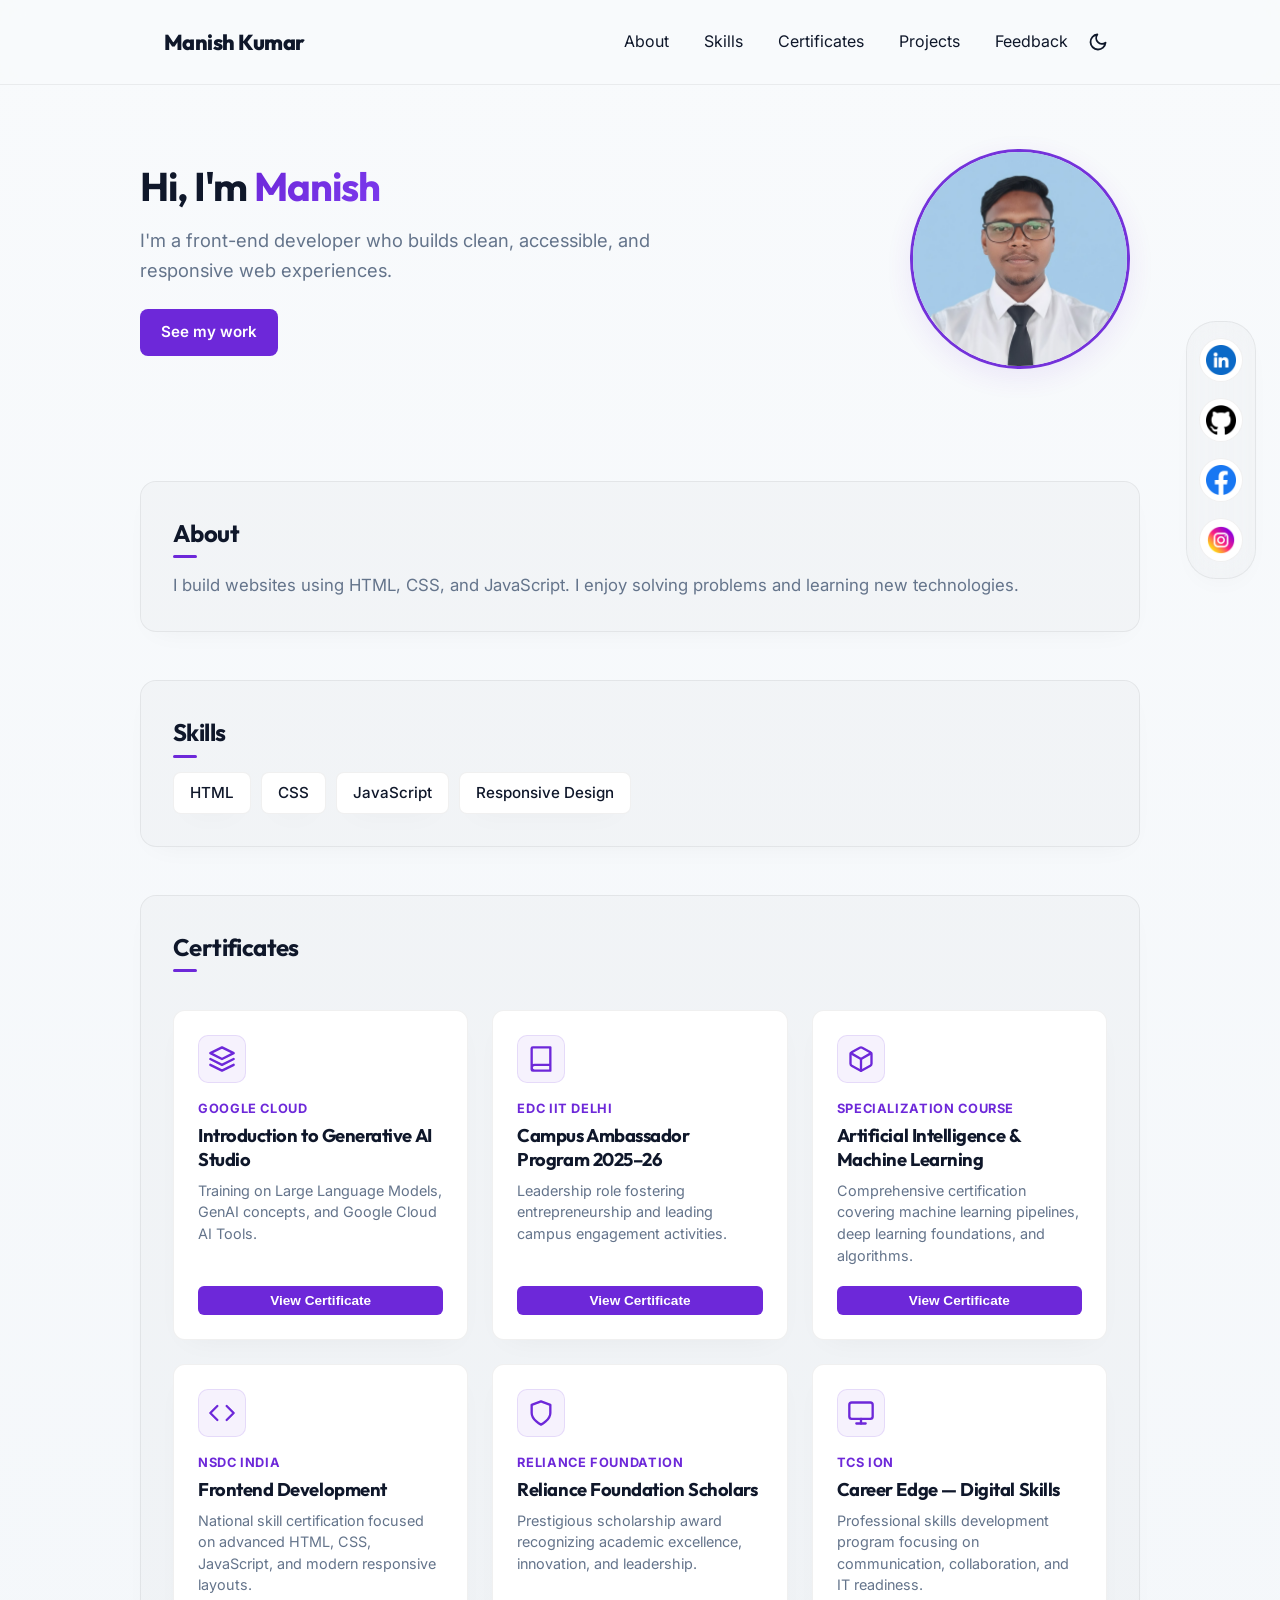
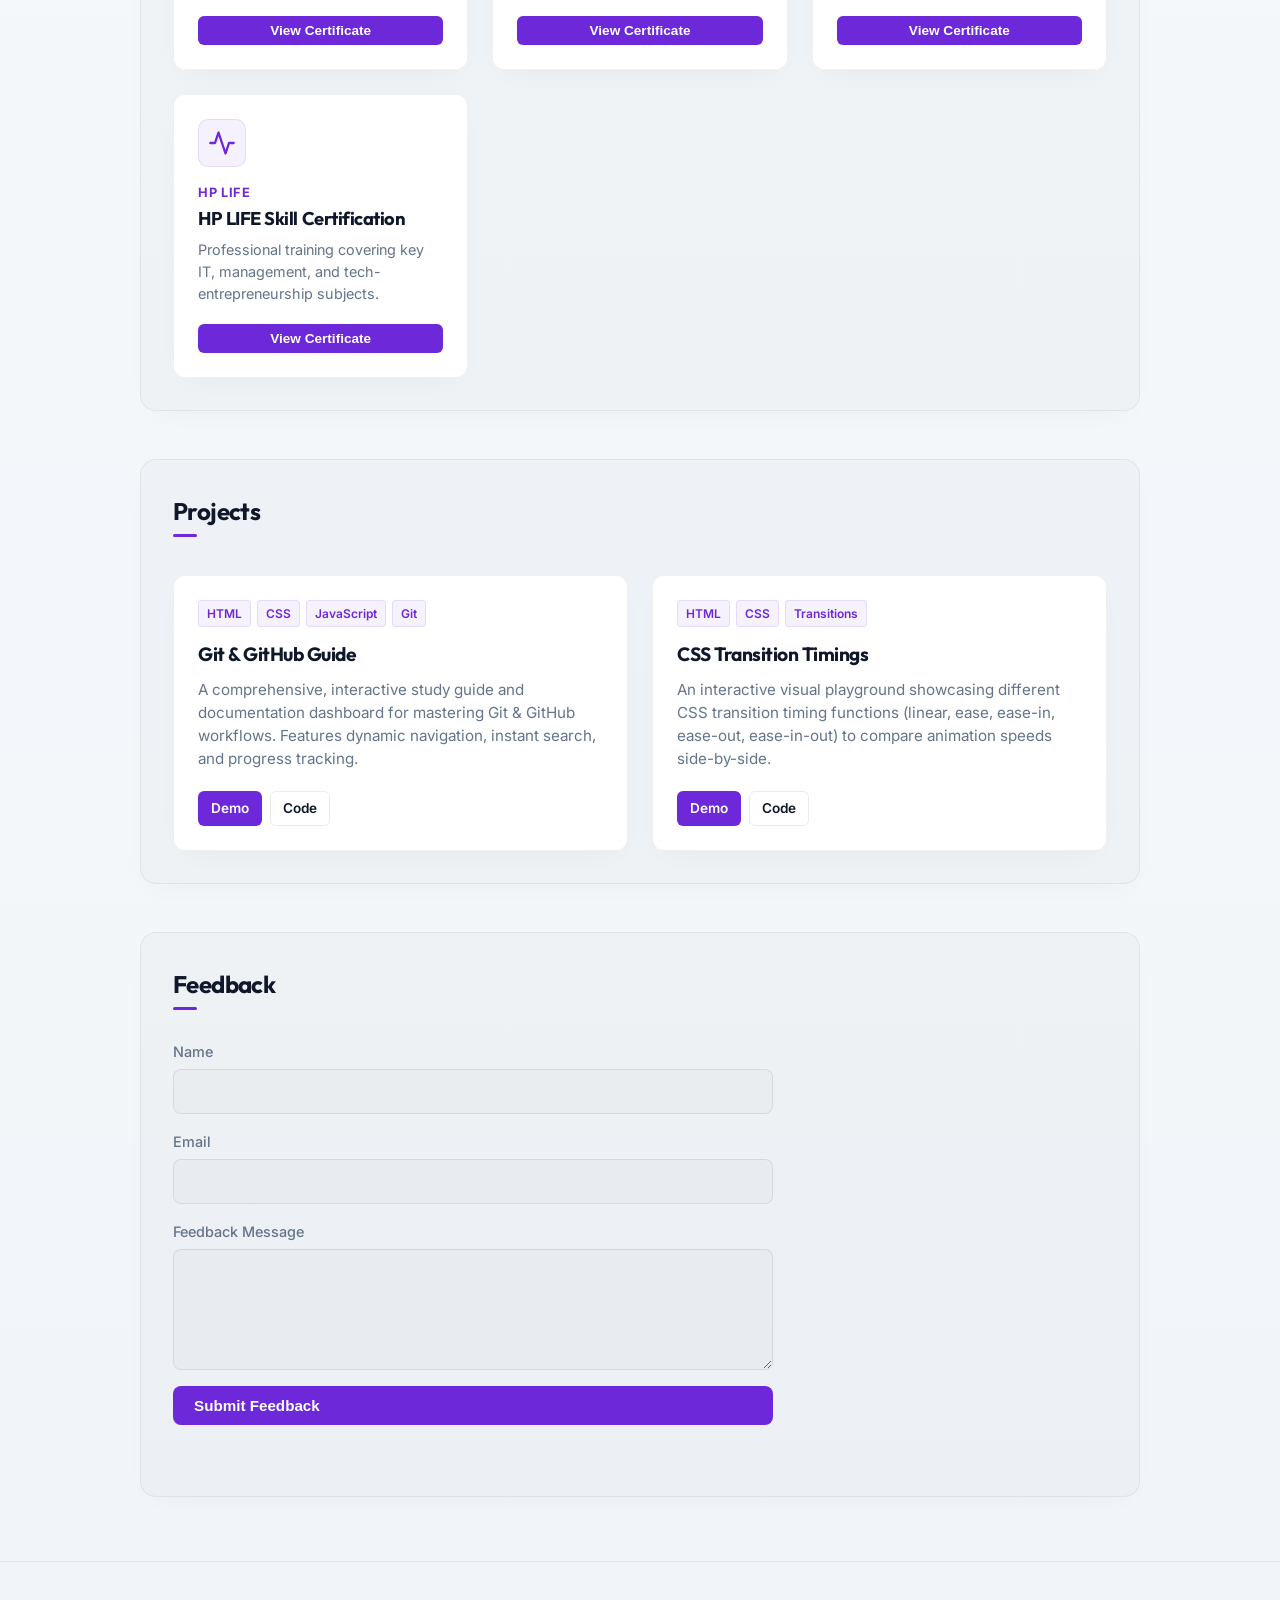
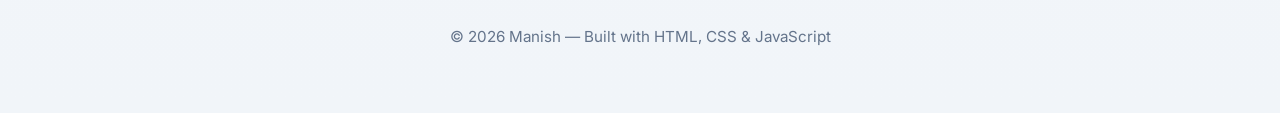
==== index.html @ 294eae82 "first upload" ====
<!doctype html>
<html lang="en">

<head>
    <meta charset="utf-8" />
    <meta name="viewport" content="width=device-width,initial-scale=1" />
    <title>Portfolio — Manish Kumar</title>
    <link rel="stylesheet" href="styles.css">
    <script>
        (function () {
            const savedTheme = localStorage.getItem('portfolio-theme');
            if (savedTheme === 'light') {
                document.documentElement.setAttribute('data-theme', 'light');
            }
        })();
    </script>
</head>

<body>
    <header class="site-header">
        <div class="container">
            <h1 class="logo">Manish Kumar</h1>
            <nav id="nav" class="nav">
                <a href="#about">About</a>   
                <a href="#skills">Skills</a>
                <a href="#certificates">Certificates</a>
                <a href="#projects">Projects</a>
                <a href="#feedback">Feedback</a>
            </nav>
            <div class="header-actions">
                <button id="theme-toggle" class="theme-toggle-btn" aria-label="Toggle theme">
                    <svg class="sun-icon" viewBox="0 0 24 24" width="20" height="20" fill="none" stroke="currentColor"
                        stroke-width="2.2" stroke-linecap="round" stroke-linejoin="round">
                        <circle cx="12" cy="12" r="5"></circle>
                        <line x1="12" y1="1" x2="12" y2="3"></line>
                        <line x1="12" y1="21" x2="12" y2="23"></line>
                        <line x1="4.22" y1="4.22" x2="5.64" y2="5.64"></line>
                        <line x1="18.36" y1="18.36" x2="19.78" y2="19.78"></line>
                        <line x1="1" y1="12" x2="3" y2="12"></line>
                        <line x1="21" y1="12" x2="23" y2="12"></line>
                        <line x1="4.22" y1="19.78" x2="5.64" y2="18.36"></line>
                        <line x1="18.36" y1="5.64" x2="19.78" y2="4.22"></line>
                    </svg>
                    <svg class="moon-icon" viewBox="0 0 24 24" width="20" height="20" fill="none" stroke="currentColor"
                        stroke-width="2.2" stroke-linecap="round" stroke-linejoin="round">
                        <path d="M21 12.79A9 9 0 1 1 11.21 3 7 7 0 0 0 21 12.79z"></path>
                    </svg>
                </button>
                <button id="nav-toggle" class="nav-toggle" aria-label="Toggle Menu">☰</button>
            </div>
        </div>
    </header>

    <main>
        <section class="hero container" id="home">
            <div class="hero-content">
                <h2>Hi, I'm <span class="accent">Manish</span></h2>
                <p>I'm a front-end developer who builds clean, accessible, and responsive web experiences.</p>
                <a class="btn" href="#projects">See my work</a>
            </div>
            <div class="hero-photo">
                <img src="profile.png" alt="Manish Kumar Profile Photo">
            </div>
        </section>


        <section class="about container" id="about">
            <h3>About</h3>
            <p>I build websites using HTML, CSS, and JavaScript. I enjoy solving problems and learning new technologies.
            </p>
        </section>


        <section class="skills container" id="skills">
            <h3>Skills</h3>
            <ul class="skills-list">
                <li>HTML</li>
                <li>CSS</li>
                <li>JavaScript</li>
                <li>Responsive Design</li>
            </ul>
        </section>

        <section class="certificates container" id="certificates">
            <h3>Certificates</h3>
            <div class="certificate-grid">
                <article class="certificate-card" data-pdf="Certificate/Google cloud.pdf" data-title="Google Cloud - Introduction to Generative AI Studio">
                    <div class="cert-icon-container">
                        <svg viewBox="0 0 24 24" width="28" height="28" fill="none" stroke="currentColor" stroke-width="2" stroke-linecap="round" stroke-linejoin="round">
                            <path d="M12 2L2 7l10 5 10-5-10-5zM2 17l10 5 10-5M2 12l10 5 10-5"/>
                        </svg>
                    </div>
                    <div class="cert-content">
                        <span class="cert-issuer">Google Cloud</span>
                        <h4 class="cert-title">Introduction to Generative AI Studio</h4>
                        <p class="cert-desc">Training on Large Language Models, GenAI concepts, and Google Cloud AI Tools.</p>
                    </div>
                    <div class="cert-actions">
                        <button class="btn small cert-view-btn">View Certificate</button>
                    </div>
                </article>

                <article class="certificate-card" data-pdf="Certificate/IIT DELHI Offer leter_page-0001.pdf" data-title="IIT Delhi - Campus Ambassador Program 2025-26">
                    <div class="cert-icon-container">
                        <svg viewBox="0 0 24 24" width="28" height="28" fill="none" stroke="currentColor" stroke-width="2" stroke-linecap="round" stroke-linejoin="round">
                            <path d="M4 19.5A2.5 2.5 0 0 1 6.5 17H20M4 19.5A2.5 2.5 0 0 0 6.5 22H20M4 19.5V3a1 1 0 0 1 1-1h15v20H5a1 1 0 0 1-1-1z"/>
                        </svg>
                    </div>
                    <div class="cert-content">
                        <span class="cert-issuer">eDC IIT Delhi</span>
                        <h4 class="cert-title">Campus Ambassador Program 2025–26</h4>
                        <p class="cert-desc">Leadership role fostering entrepreneurship and leading campus engagement activities.</p>
                    </div>
                    <div class="cert-actions">
                        <button class="btn small cert-view-btn">View Certificate</button>
                    </div>
                </article>

                <article class="certificate-card" data-pdf="Certificate/AI-ML.pdf" data-title="Artificial Intelligence & Machine Learning Certificate">
                    <div class="cert-icon-container">
                        <svg viewBox="0 0 24 24" width="28" height="28" fill="none" stroke="currentColor" stroke-width="2" stroke-linecap="round" stroke-linejoin="round">
                            <path d="M21 16V8a2 2 0 0 0-1-1.73l-7-4a2 2 0 0 0-2 0l-7 4A2 2 0 0 0 3 8v8a2 2 0 0 0 1 1.73l7 4a2 2 0 0 0 2 0l7-4A2 2 0 0 0 21 16z"/>
                            <polyline points="3.27 6.96 12 12.01 20.73 6.96"/>
                            <line x1="12" y1="22.08" x2="12" y2="12"/>
                        </svg>
                    </div>
                    <div class="cert-content">
                        <span class="cert-issuer">Specialization Course</span>
                        <h4 class="cert-title">Artificial Intelligence & Machine Learning</h4>
                        <p class="cert-desc">Comprehensive certification covering machine learning pipelines, deep learning foundations, and algorithms.</p>
                    </div>
                    <div class="cert-actions">
                        <button class="btn small cert-view-btn">View Certificate</button>
                    </div>
                </article>

                <article class="certificate-card" data-pdf="Certificate/NSDC-frontend-certificate.pdf" data-title="NSDC - Frontend Development Certificate">
                    <div class="cert-icon-container">
                        <svg viewBox="0 0 24 24" width="28" height="28" fill="none" stroke="currentColor" stroke-width="2" stroke-linecap="round" stroke-linejoin="round">
                            <polyline points="16 18 22 12 16 6"/>
                            <polyline points="8 6 2 12 8 18"/>
                        </svg>
                    </div>
                    <div class="cert-content">
                        <span class="cert-issuer">NSDC India</span>
                        <h4 class="cert-title">Frontend Development</h4>
                        <p class="cert-desc">National skill certification focused on advanced HTML, CSS, JavaScript, and modern responsive layouts.</p>
                    </div>
                    <div class="cert-actions">
                        <button class="btn small cert-view-btn">View Certificate</button>
                    </div>
                </article>

                <article class="certificate-card" data-pdf="Certificate/Reliance Foundation.pdf" data-title="Reliance Foundation Scholarship Certificate">
                    <div class="cert-icon-container">
                        <svg viewBox="0 0 24 24" width="28" height="28" fill="none" stroke="currentColor" stroke-width="2" stroke-linecap="round" stroke-linejoin="round">
                            <path d="M12 22s8-4 8-10V5l-8-3-8 3v7c0 6 8 10 8 10z"/>
                        </svg>
                    </div>
                    <div class="cert-content">
                        <span class="cert-issuer">Reliance Foundation</span>
                        <h4 class="cert-title">Reliance Foundation Scholars</h4>
                        <p class="cert-desc">Prestigious scholarship award recognizing academic excellence, innovation, and leadership.</p>
                    </div>
                    <div class="cert-actions">
                        <button class="btn small cert-view-btn">View Certificate</button>
                    </div>
                </article>

                <article class="certificate-card" data-pdf="Certificate/TCS.pdf" data-title="TCS iON - Career Edge Digital Skills">
                    <div class="cert-icon-container">
                        <svg viewBox="0 0 24 24" width="28" height="28" fill="none" stroke="currentColor" stroke-width="2" stroke-linecap="round" stroke-linejoin="round">
                            <rect x="2" y="3" width="20" height="14" rx="2" ry="2"/>
                            <line x1="8" y1="21" x2="16" y2="21"/>
                            <line x1="12" y1="17" x2="12" y2="21"/>
                        </svg>
                    </div>
                    <div class="cert-content">
                        <span class="cert-issuer">TCS iON</span>
                        <h4 class="cert-title">Career Edge — Digital Skills</h4>
                        <p class="cert-desc">Professional skills development program focusing on communication, collaboration, and IT readiness.</p>
                    </div>
                    <div class="cert-actions">
                        <button class="btn small cert-view-btn">View Certificate</button>
                    </div>
                </article>

                <article class="certificate-card" data-pdf="Certificate/HP.pdf" data-title="HP LIFE Certificate">
                    <div class="cert-icon-container">
                        <svg viewBox="0 0 24 24" width="28" height="28" fill="none" stroke="currentColor" stroke-width="2" stroke-linecap="round" stroke-linejoin="round">
                            <path d="M22 12h-4l-3 9L9 3l-3 9H2"/>
                        </svg>
                    </div>
                    <div class="cert-content">
                        <span class="cert-issuer">HP LIFE</span>
                        <h4 class="cert-title">HP LIFE Skill Certification</h4>
                        <p class="cert-desc">Professional training covering key IT, management, and tech-entrepreneurship subjects.</p>
                    </div>
                    <div class="cert-actions">
                        <button class="btn small cert-view-btn">View Certificate</button>
                    </div>
                </article>
            </div>
        </section>


        <section class="projects container" id="projects">
            <h3>Projects</h3>
            <div class="cards">
                <article class="card">
                    <div class="card-tags">
                        <span class="tag">HTML</span>
                        <span class="tag">CSS</span>
                        <span class="tag">JavaScript</span>
                        <span class="tag">Git</span>
                    </div>
                    <h4>Git & GitHub Guide</h4>
                    <p>A comprehensive, interactive study guide and documentation dashboard for mastering Git & GitHub
                        workflows. Features dynamic navigation, instant search, and progress tracking.</p>
                    <div class="card-actions">
                        <a class="btn small" href="https://manish001co-cmd.github.io/Complete-Git-Github-guide/"
                            target="_blank" rel="noopener">Demo</a>
                        <a class="btn ghost small" href="https://github.com/manish001co-cmd/Complete-Git-Github-guide"
                            target="_blank" rel="noopener">Code</a>
                    </div>
                </article>
                <article class="card">
                    <div class="card-tags">
                        <span class="tag">HTML</span>
                        <span class="tag">CSS</span>
                        <span class="tag">Transitions</span>
                    </div>
                    <h4>CSS Transition Timings</h4>
                    <p>An interactive visual playground showcasing different CSS transition timing functions (linear,
                        ease, ease-in, ease-out, ease-in-out) to compare animation speeds side-by-side.</p>
                    <div class="card-actions">
                        <a class="btn small" href="https://manish001co-cmd.github.io/transition-timing-function/"
                            target="_blank" rel="noopener">Demo</a>
                        <a class="btn ghost small" href="https://github.com/manish001co-cmd/transition-timing-function"
                            target="_blank" rel="noopener">Code</a>
                    </div>
                </article>
            </div>
        </section>

        <section class="feedback container" id="feedback">
            <h3>Feedback</h3>
            <form id="feedback-form">
                <label>
                    Name
                    <input type="text" name="name" required>
                </label>
                <label>
                    Email
                    <input type="email" name="email" required>
                </label>
                <label>
                    Feedback Message
                    <textarea name="message" rows="5" required></textarea>
                </label>
                <button type="submit" class="btn">Submit Feedback</button>
                <p id="feedback-form-status" aria-live="polite"></p>
            </form>
        </section>
    </main>

    <footer class="site-footer">
        <div class="container">
            <div class="footer-socials">
                <a href="https://linkedin.com" target="_blank" rel="noopener" class="footer-social-link linkedin" aria-label="LinkedIn">
                    <img src="social media logo/linkedin.png" alt="LinkedIn">
                </a>
                <a href="https://github.com" target="_blank" rel="noopener" class="footer-social-link github" aria-label="GitHub">
                    <img src="social media logo/github.png" alt="GitHub">
                </a>
                <a href="https://facebook.com" target="_blank" rel="noopener" class="footer-social-link facebook" aria-label="Facebook">
                    <img src="social media logo/facebook.png" alt="Facebook">
                </a>
                <a href="https://instagram.com" target="_blank" rel="noopener" class="footer-social-link instagram" aria-label="Instagram">
                    <img src="social media logo/instagram.png" alt="Instagram">
                </a>
            </div>
            <p>&copy; <span id="year"></span> Manish — Built with HTML, CSS & JavaScript</p>
        </div>
    </footer>

    <!-- Certificate Viewer Modal -->
    <div id="certificate-modal" class="modal" aria-hidden="true" role="dialog" aria-labelledby="modal-title">
        <div class="modal-backdrop"></div>
        <div class="modal-wrapper">
            <div class="modal-header">
                <h4 id="modal-title">Certificate Viewer</h4>
                <button class="modal-close" id="modal-close-btn" aria-label="Close modal">&times;</button>
            </div>
            <div class="modal-body">
                <iframe id="pdf-viewer-iframe" src="" title="Certificate PDF Viewer"></iframe>
            </div>
            <div class="modal-footer">
                <a id="modal-download-link" href="" download class="btn small">Download PDF</a>
            </div>
        </div>
    </div>

    <!-- Persistent Floating Social Sidebar -->
    <aside class="social-sidebar" aria-label="Social Links Sidebar">
        <a href="https://linkedin.com" target="_blank" rel="noopener" class="sidebar-social-link linkedin" aria-label="LinkedIn">
            <img src="social media logo/linkedin.png" alt="LinkedIn">
        </a>
        <a href="https://github.com" target="_blank" rel="noopener" class="sidebar-social-link github" aria-label="GitHub">
            <img src="social media logo/github.png" alt="GitHub">
        </a>
        <a href="https://facebook.com" target="_blank" rel="noopener" class="sidebar-social-link facebook" aria-label="Facebook">
            <img src="social media logo/facebook.png" alt="Facebook">
        </a>
        <a href="https://instagram.com" target="_blank" rel="noopener" class="sidebar-social-link instagram" aria-label="Instagram">
            <img src="social media logo/instagram.png" alt="Instagram">
        </a>
    </aside>

    <script src="script.js"></script>
</body>

</html>
---- styles.css ----
@import url('https://fonts.googleapis.com/css2?family=Inter:wght@300;400;500;600;700&family=Outfit:wght@400;500;600;700;800&display=swap');

:root {
    /* Fonts */
    --font-heading: 'Outfit', 'Inter', system-ui, sans-serif;
    --font-body: 'Inter', system-ui, sans-serif;

    /* Theme - Dark Mode (Default) */
    --bg: #0a0e17;
    --bg-gradient-end: #06090e;
    --card: #111827;
    --card-border: rgba(255, 255, 255, 0.05);
    --text: #f3f4f6;
    --text-muted: #9ca3af;
    --accent: #8b5cf6;
    --accent-hover: #a78bfa;
    --accent-glow: rgba(139, 92, 246, 0.15);
    --glass: rgba(255, 255, 255, 0.02);
    --glass-hover: rgba(255, 255, 255, 0.05);
    --header-bg: rgba(10, 14, 23, 0.75);
    --header-border: rgba(255, 255, 255, 0.04);
    --input-bg: rgba(255, 255, 255, 0.02);
    --input-border: rgba(255, 255, 255, 0.08);
    --input-focus-bg: rgba(255, 255, 255, 0.03);
    --shadow: 0 10px 30px -10px rgba(0, 0, 0, 0.5);
    --logo-color: #ffffff;
    --card-hover-shadow: rgba(139, 92, 246, 0.25);
    --tag-bg: rgba(139, 92, 246, 0.1);
    --tag-text: #a78bfa;
    --tag-border: rgba(139, 92, 246, 0.2);
}

[data-theme="light"] {
    /* Theme - Light Mode */
    --bg: #f8fafc;
    --bg-gradient-end: #f1f5f9;
    --card: #ffffff;
    --card-border: rgba(0, 0, 0, 0.06);
    --text: #0f172a;
    --text-muted: #64748b;
    --accent: #6d28d9;
    --accent-hover: #7c3aed;
    --accent-glow: rgba(109, 40, 217, 0.1);
    --glass: rgba(0, 0, 0, 0.02);
    --glass-hover: rgba(0, 0, 0, 0.05);
    --header-bg: rgba(248, 250, 252, 0.8);
    --header-border: rgba(0, 0, 0, 0.06);
    --input-bg: rgba(0, 0, 0, 0.02);
    --input-border: rgba(0, 0, 0, 0.08);
    --input-focus-bg: #ffffff;
    --shadow: 0 10px 30px -15px rgba(0, 0, 0, 0.06);
    --logo-color: #0f172a;
    --card-hover-shadow: rgba(109, 40, 217, 0.15);
    --tag-bg: rgba(109, 40, 217, 0.06);
    --tag-text: #6d28d9;
    --tag-border: rgba(109, 40, 217, 0.12);
}

* {
    box-sizing: border-box;
    transition: background-color 0.3s ease, border-color 0.3s ease;
}

html {
    scroll-behavior: smooth;
    scroll-padding-top: 90px;
}

body {
    min-height: 100vh;
    margin: 0;
    font-family: var(--font-body);
    background: linear-gradient(180deg, var(--bg), var(--bg-gradient-end));
    color: var(--text);
    line-height: 1.6;
}

h1, h2, h3, h4 {
    font-family: var(--font-heading);
    font-weight: 700;
    letter-spacing: -0.025em;
}

.container {
    max-width: 1000px;
    margin: 0 auto;
    padding: 24px;
}

/* Header */
.site-header {
    backdrop-filter: blur(12px);
    -webkit-backdrop-filter: blur(12px);
    position: sticky;
    top: 0;
    background: var(--header-bg);
    border-bottom: 1px solid var(--header-border);
    z-index: 100;
}

.site-header .container {
    display: flex;
    align-items: center;
    justify-content: space-between;
    gap: 12px;
}

.logo {
    margin: 0;
    font-size: 1.35rem;
    color: var(--logo-color);
    font-weight: 800;
}

.nav {
    display: flex;
    gap: 35px;
    margin-left: auto;
}

.nav a {
    color: var(--text);
    text-decoration: none;
    position: relative;
}

.nav a::after {
    content: "";
    position: absolute;
    left: 0;
    bottom: -6px;
    width: 0;
    height: 2px;
    background-color: #3b82f6;
    transition: 0.5s;
}

.nav a:hover::after {
    width: 100%;

}

/* Header Actions */
.header-actions {
    display: flex;
    align-items: center;
    gap: 8px;
}

.theme-toggle-btn {
    background: transparent;
    border: none;
    color: var(--text-muted);
    cursor: pointer;
    padding: 8px;
    border-radius: 50%;
    display: flex;
    align-items: center;
    justify-content: center;
    transition: color 0.2s ease, background-color 0.2s ease, transform 0.3s ease;
}

.theme-toggle-btn:hover {
    color: var(--text);
    background-color: var(--glass-hover);
    transform: rotate(15deg) scale(1.05);
}

/* Sun/Moon Toggle Settings */
[data-theme="light"] .sun-icon {
    display: none;
}
[data-theme="light"] .moon-icon {
    display: block;
    color: var(--text);
}
:root:not([data-theme="light"]) .moon-icon {
    display: none;
}
:root:not([data-theme="light"]) .sun-icon {
    display: block;
    color: #fbbf24;
}

.nav-toggle {
    display: none;
    background: transparent;
    border: 0;
    color: var(--text-muted);
    font-size: 1.35rem;
    cursor: pointer;
    padding: 6px;
    border-radius: 8px;
}

.nav-toggle:hover {
    color: var(--text);
    background-color: var(--glass-hover);
}

/* Hero Section */
.hero {
    display: grid;
    grid-template-columns: 1fr 240px;
    gap: 36px;
    align-items: center;
    padding: 64px 0;
    animation: fadeInUp 0.8s ease-out;
}

.hero-content h2 {
    font-size: 2.5rem;
    margin: 0 0 16px 0;
    line-height: 1.2;
}

.hero .accent {
    color: var(--accent);
    background: linear-gradient(135deg, var(--accent), var(--accent-hover));
    -webkit-background-clip: text;
    -webkit-text-fill-color: transparent;
}

.hero-content p {
    font-size: 1.15rem;
    color: var(--text-muted);
    margin: 0 0 24px 0;
    max-width: 540px;
}

.hero-photo {
    height: 220px;
    width: 220px;
    border-radius: 50%;
    overflow: hidden;
    display: flex;
    align-items: center;
    justify-content: center;
    border: 3px solid var(--accent);
    box-shadow: 0 8px 32px 0 var(--accent-glow);
    transition: transform 0.4s cubic-bezier(0.175, 0.885, 0.32, 1.275), border-color 0.3s ease;
    opacity: 0.95;
    margin: 0 auto;
}

.hero-photo:hover {
    transform: scale(1.05) rotate(2deg);
    border-color: var(--accent-hover);
}

.hero-photo img {
    width: 100%;
    height: 100%;
    object-fit: cover;
}

/* Buttons */
.btn {
    display: inline-flex;
    align-items: center;
    background: var(--accent);
    color: #ffffff;
    font-weight: 600;
    font-size: 0.95rem;
    padding: 10px 20px;
    border-radius: 8px;
    text-decoration: none;
    border: 1px solid transparent;
    transition: background 0.2s ease, transform 0.2s ease, box-shadow 0.2s ease;
}

.btn:hover {
    background: var(--accent-hover);
    transform: translateY(-2px);
    box-shadow: 0 4px 15px var(--accent-glow);
    color: #ffffff;
}

.btn.ghost {
    background: transparent;
    border: 1px solid var(--input-border);
    color: var(--text);
}

.btn.ghost:hover {
    background: var(--glass-hover);
    border-color: var(--text-muted);
    transform: translateY(-2px);
    box-shadow: none;
}

.btn.small {
    padding: 6px 12px;
    font-size: 0.85rem;
    border-radius: 6px;
}

/* Core Layout Sections */
.about,
.projects,
.skills,
.certificates,
.feedback {
    margin-top: 48px;
    padding: 32px;
    background: var(--glass);
    border-radius: 16px;
    border: 1px solid var(--card-border);
    box-shadow: var(--shadow);
}

.about h3,
.projects h3,
.skills h3,
.certificates h3,
.feedback h3 {
    font-size: 1.5rem;
    margin: 0 0 20px 0;
    color: var(--text);
    position: relative;
    display: inline-block;
}

.about h3::after,
.projects h3::after,
.skills h3::after,
.certificates h3::after,
.feedback h3::after {
    content: '';
    position: absolute;
    bottom: -6px;
    left: 0;
    width: 24px;
    height: 3px;
    background: var(--accent);
    border-radius: 2px;
}

.about p {
    margin: 0;
    color: var(--text-muted);
    font-size: 1.05rem;
}

/* Project Cards */
.cards {
    display: grid;
    grid-template-columns: repeat(auto-fit, minmax(min(280px, 100%), 1fr));
    gap: 24px;
    margin-top: 24px;
}

.card {
    background: var(--card);
    padding: 24px;
    border-radius: 12px;
    border: 1px solid var(--card-border);
    box-shadow: var(--shadow);
    transition: transform 0.3s cubic-bezier(0.4, 0, 0.2, 1), border-color 0.3s ease, box-shadow 0.3s ease;
    display: flex;
    flex-direction: column;
}

.card:hover {
    transform: translateY(-6px);
    border-color: var(--accent-hover);
    box-shadow: 0 12px 24px -10px var(--card-hover-shadow);
}

.card-tags {
    display: flex;
    gap: 6px;
    margin-bottom: 12px;
    flex-wrap: wrap;
}

.card-tags .tag {
    font-size: 0.75rem;
    background: var(--tag-bg);
    color: var(--tag-text);
    padding: 3px 8px;
    border-radius: 4px;
    font-weight: 600;
    border: 1px solid var(--tag-border);
}

.card h4 {
    margin: 0 0 10px 0;
    font-size: 1.2rem;
    color: var(--text);
}

.card p {
    color: var(--text-muted);
    font-size: 0.95rem;
    line-height: 1.5;
    margin: 0 0 20px 0;
    flex-grow: 1;
}

.card-actions {
    margin-top: auto;
    display: flex;
    gap: 8px;
}

/* Skills */
.skills-list {
    display: flex;
    gap: 10px;
    flex-wrap: wrap;
    list-style: none;
    padding: 0;
    margin: 0;
}

.skills-list li {
    background: var(--card);
    padding: 8px 16px;
    border-radius: 8px;
    color: var(--text);
    font-weight: 500;
    font-size: 0.95rem;
    border: 1px solid var(--card-border);
    box-shadow: var(--shadow);
    transition: transform 0.2s ease, border-color 0.2s ease;
}

.skills-list li:hover {
    transform: translateY(-2px);
    border-color: var(--accent);
}

/* Feedback Form */
.feedback form {
    display: grid;
    gap: 16px;
    max-width: 600px;
    margin-top: 16px;
}

.feedback label {
    font-weight: 500;
    font-size: 0.9rem;
    color: var(--text-muted);
    display: flex;
    flex-direction: column;
    gap: 6px;
}

.feedback input,
.feedback textarea {
    width: 100%;
    padding: 12px;
    border-radius: 8px;
    border: 1px solid var(--input-border);
    background: var(--input-bg);
    color: var(--text);
    font-family: var(--font-body);
    font-size: 0.95rem;
    transition: border-color 0.2s ease, background-color 0.2s ease, box-shadow 0.2s ease;
}

.feedback textarea {
    resize: vertical;
}

.feedback input:focus,
.feedback textarea:focus {
    outline: none;
    border-color: var(--accent);
    background: var(--input-focus-bg);
    box-shadow: 0 0 0 3px var(--accent-glow);
}

#feedback-form-status {
    font-weight: 500;
    font-size: 0.95rem;
    color: var(--accent);
    margin-top: 8px;
}

/* Persistent Floating Social Sidebar */
.social-sidebar {
    position: fixed;
    right: 24px;
    top: 50%;
    transform: translateY(-50%);
    display: flex;
    flex-direction: column;
    gap: 16px;
    padding: 16px 12px;
    background: var(--glass);
    border: 1px solid var(--card-border);
    backdrop-filter: blur(16px);
    -webkit-backdrop-filter: blur(16px);
    border-radius: 30px;
    box-shadow: var(--shadow);
    z-index: 99;
    /* animation: fadeInUp 1s ease-out; */
}

.sidebar-social-link,
.footer-social-link {
    display: flex;
    align-items: center;
    justify-content: center;
    border-radius: 50%;
    background: var(--card);
    border: 1px solid var(--card-border);
    transition: transform 0.3s cubic-bezier(0.175, 0.885, 0.32, 1.275), border-color 0.3s ease, box-shadow 0.3s ease, background-color 0.3s ease;
}

.sidebar-social-link {
    width: 44px;
    height: 44px;
}

.footer-social-link {
    width: 40px;
    height: 40px;
}

.sidebar-social-link img {
    width: 30px;
    height: 30px;
    object-fit: contain;
    transition: transform 0.3s ease, filter 0.3s ease;
}

.footer-social-link img {
    width: 30px;
    height: 30px;
    object-fit: contain;
    transition: transform 0.3s ease, filter 0.3s ease;
}

.sidebar-social-link:hover,
.footer-social-link:hover {
    transform: scale(1.15) translateY(-2px);
}

.sidebar-social-link:hover img,
.footer-social-link:hover img {
    transform: scale(1.08);
}

/* Sidebar & Footer Platform-Specific Hovers */
.sidebar-social-link.linkedin:hover,
.footer-social-link.linkedin:hover {
    background-color: rgba(10, 102, 194, 0.1);
    border-color: #0a66c2;
    box-shadow: 0 0 15px rgba(10, 102, 194, 0.35);
}

.sidebar-social-link.github:hover,
.footer-social-link.github:hover {
    background-color: rgba(120, 120, 120, 0.15);
    border-color: var(--text-muted);
    box-shadow: 0 0 15px rgba(120, 120, 120, 0.25);
}

.sidebar-social-link.facebook:hover,
.footer-social-link.facebook:hover {
    background-color: rgba(24, 119, 242, 0.1);
    border-color: #1877f2;
    box-shadow: 0 0 15px rgba(24, 119, 242, 0.35);
}

.sidebar-social-link.instagram:hover,
.footer-social-link.instagram:hover {
    background-color: rgba(225, 48, 108, 0.1);
    border-color: #e1306c;
    box-shadow: 0 0 15px rgba(225, 48, 108, 0.35);
}

/* Invert github logo in dark mode so it's visible on dark backgrounds */
:root:not([data-theme="light"]) .sidebar-social-link.github img,
:root:not([data-theme="light"]) .footer-social-link.github img {
    filter: invert(1);
}

.footer-socials {
    display: none;
    justify-content: center;
    gap: 20px;
    margin-bottom: 16px;
}

/* Footer */
.site-footer {
    padding: 24px 0;
    margin-top: 64px;
    text-align: center;
    color: var(--text-muted);
    border-top: 1px solid var(--header-border);
    font-size: 0.95rem;
}

/* Animations */
@keyframes fadeInUp {
    from {
        opacity: 0;
        transform: translateY(20px);
    }
    to {
        opacity: 1;
        transform: translateY(0);
    }
}

/* Certificates Grid */
.certificate-grid {
    display: grid;
    grid-template-columns: repeat(auto-fit, minmax(min(280px, 100%), 1fr));
    gap: 24px;
    margin-top: 24px;
}

/* Certificate Card */
.certificate-card {
    background: var(--card);
    padding: 24px;
    border-radius: 12px;
    border: 1px solid var(--card-border);
    box-shadow: var(--shadow);
    transition: transform 0.3s cubic-bezier(0.4, 0, 0.2, 1), border-color 0.3s ease, box-shadow 0.3s ease;
    display: flex;
    flex-direction: column;
    cursor: pointer;
    position: relative;
    overflow: hidden;
}

.certificate-card::before {
    content: '';
    position: absolute;
    top: 0;
    left: 0;
    width: 100%;
    height: 3px;
    background: linear-gradient(90deg, var(--accent), var(--accent-hover));
    opacity: 0;
    transition: opacity 0.3s ease;
}

.certificate-card:hover {
    transform: translateY(-6px);
    border-color: var(--accent-hover);
    box-shadow: 0 12px 24px -10px var(--card-hover-shadow);
}

.certificate-card:hover::before {
    opacity: 1;
}

.cert-icon-container {
    width: 48px;
    height: 48px;
    border-radius: 10px;
    background: var(--tag-bg);
    color: var(--tag-text);
    display: flex;
    align-items: center;
    justify-content: center;
    margin-bottom: 16px;
    border: 1px solid var(--tag-border);
    transition: transform 0.3s ease, background-color 0.3s ease, color 0.3s ease;
}

.certificate-card:hover .cert-icon-container {
    transform: scale(1.1) rotate(5deg);
    background: var(--accent);
    color: #ffffff;
}

.cert-issuer {
    font-size: 0.8rem;
    font-weight: 700;
    text-transform: uppercase;
    letter-spacing: 0.05em;
    color: var(--accent);
    margin-bottom: 4px;
    display: block;
}

.cert-title {
    margin: 0 0 8px 0;
    font-size: 1.15rem;
    color: var(--text);
    line-height: 1.3;
}

.cert-desc {
    color: var(--text-muted);
    font-size: 0.9rem;
    line-height: 1.5;
    margin: 0 0 20px 0;
    flex-grow: 1;
}

.cert-actions {
    margin-top: auto;
}

.cert-view-btn {
    width: 100%;
    justify-content: center;
    pointer-events: none;
}

.certificate-card:hover .cert-view-btn {
    background: var(--accent-hover);
}

/* Modal styles */
.modal {
    position: fixed;
    top: 0;
    left: 0;
    width: 100%;
    height: 100%;
    z-index: 1000;
    display: flex;
    align-items: center;
    justify-content: center;
    opacity: 0;
    pointer-events: none;
    transition: opacity 0.3s ease;
}

.modal.show {
    opacity: 1;
    pointer-events: auto;
}

.modal-backdrop {
    position: absolute;
    top: 0;
    left: 0;
    width: 100%;
    height: 100%;
    background: rgba(10, 14, 23, 0.75);
    backdrop-filter: blur(8px);
    -webkit-backdrop-filter: blur(8px);
}

.modal-wrapper {
    position: relative;
    background: var(--card);
    border: 1px solid var(--card-border);
    border-radius: 16px;
    width: 90%;
    max-width: 800px;
    height: 85%;
    display: flex;
    flex-direction: column;
    box-shadow: 0 25px 50px -12px rgba(0, 0, 0, 0.5);
    transform: scale(0.95);
    transition: transform 0.3s cubic-bezier(0.34, 1.56, 0.64, 1);
    z-index: 1001;
}

.modal.show .modal-wrapper {
    transform: scale(1);
}

.modal-header {
    display: flex;
    justify-content: space-between;
    align-items: center;
    padding: 16px 24px;
    border-bottom: 1px solid var(--card-border);
}

.modal-header h4 {
    margin: 0;
    font-size: 1.25rem;
    color: var(--text);
}

.modal-close {
    background: transparent;
    border: none;
    font-size: 1.75rem;
    color: var(--text-muted);
    cursor: pointer;
    line-height: 1;
    padding: 0;
    transition: color 0.2s ease, transform 0.2s ease;
}

.modal-close:hover {
    color: var(--text);
    transform: scale(1.1);
}

.modal-body {
    flex-grow: 1;
    padding: 0;
    background: #0f172a;
    position: relative;
    overflow: hidden;
}

.modal-body iframe {
    width: 100%;
    height: 100%;
    border: none;
}

.modal-footer {
    display: flex;
    justify-content: flex-end;
    padding: 12px 24px;
    border-top: 1px solid var(--card-border);
    gap: 12px;
}

/* Smooth transitions during resizing */
.about,
.projects,
.skills,
.certificates,
.feedback,
.hero,
.site-header,
.site-header .container,
.nav,
.header-actions,
.card,
.certificate-card {
    transition: padding 0.3s ease, margin 0.3s ease, gap 0.3s ease, background-color 0.3s ease, border-color 0.3s ease, box-shadow 0.3s ease, transform 0.2s ease;
}

/* Responsive Styles */
@media (max-width: 880px) {
    .hero {
        grid-template-columns: 1fr;
        text-align: center;
        gap: 24px;
        padding: 48px 20px;
    }

    .hero-content h2 {
        font-size: 2.2rem;
        margin-top: 16px;
    }

    .hero-content p {
        margin-left: auto;
        margin-right: auto;
    }

    .nav {
        position: absolute;
        right: 24px;
        top: 68px;
        background: var(--card);
        flex-direction: column;
        padding: 16px;
        border-radius: 12px;
        border: 1px solid var(--card-border);
        box-shadow: 0 10px 25px rgba(0,0,0,0.3);
        width: 200px;
        display: none;
        margin-left: 0;
    }

    .nav.show {
        display: flex;
    }

    .nav a {
        width: 100%;
        padding: 10px;
    }

    .nav-toggle {
        display: block;
    }

    .social-sidebar {
        display: none;
    }

    .footer-socials {
        display: flex;
    }

    .about, .projects, .skills, .certificates, .feedback {
        padding: 20px;
        margin-left: 16px;
        margin-right: 16px;
        margin-top: 32px;
    }
}
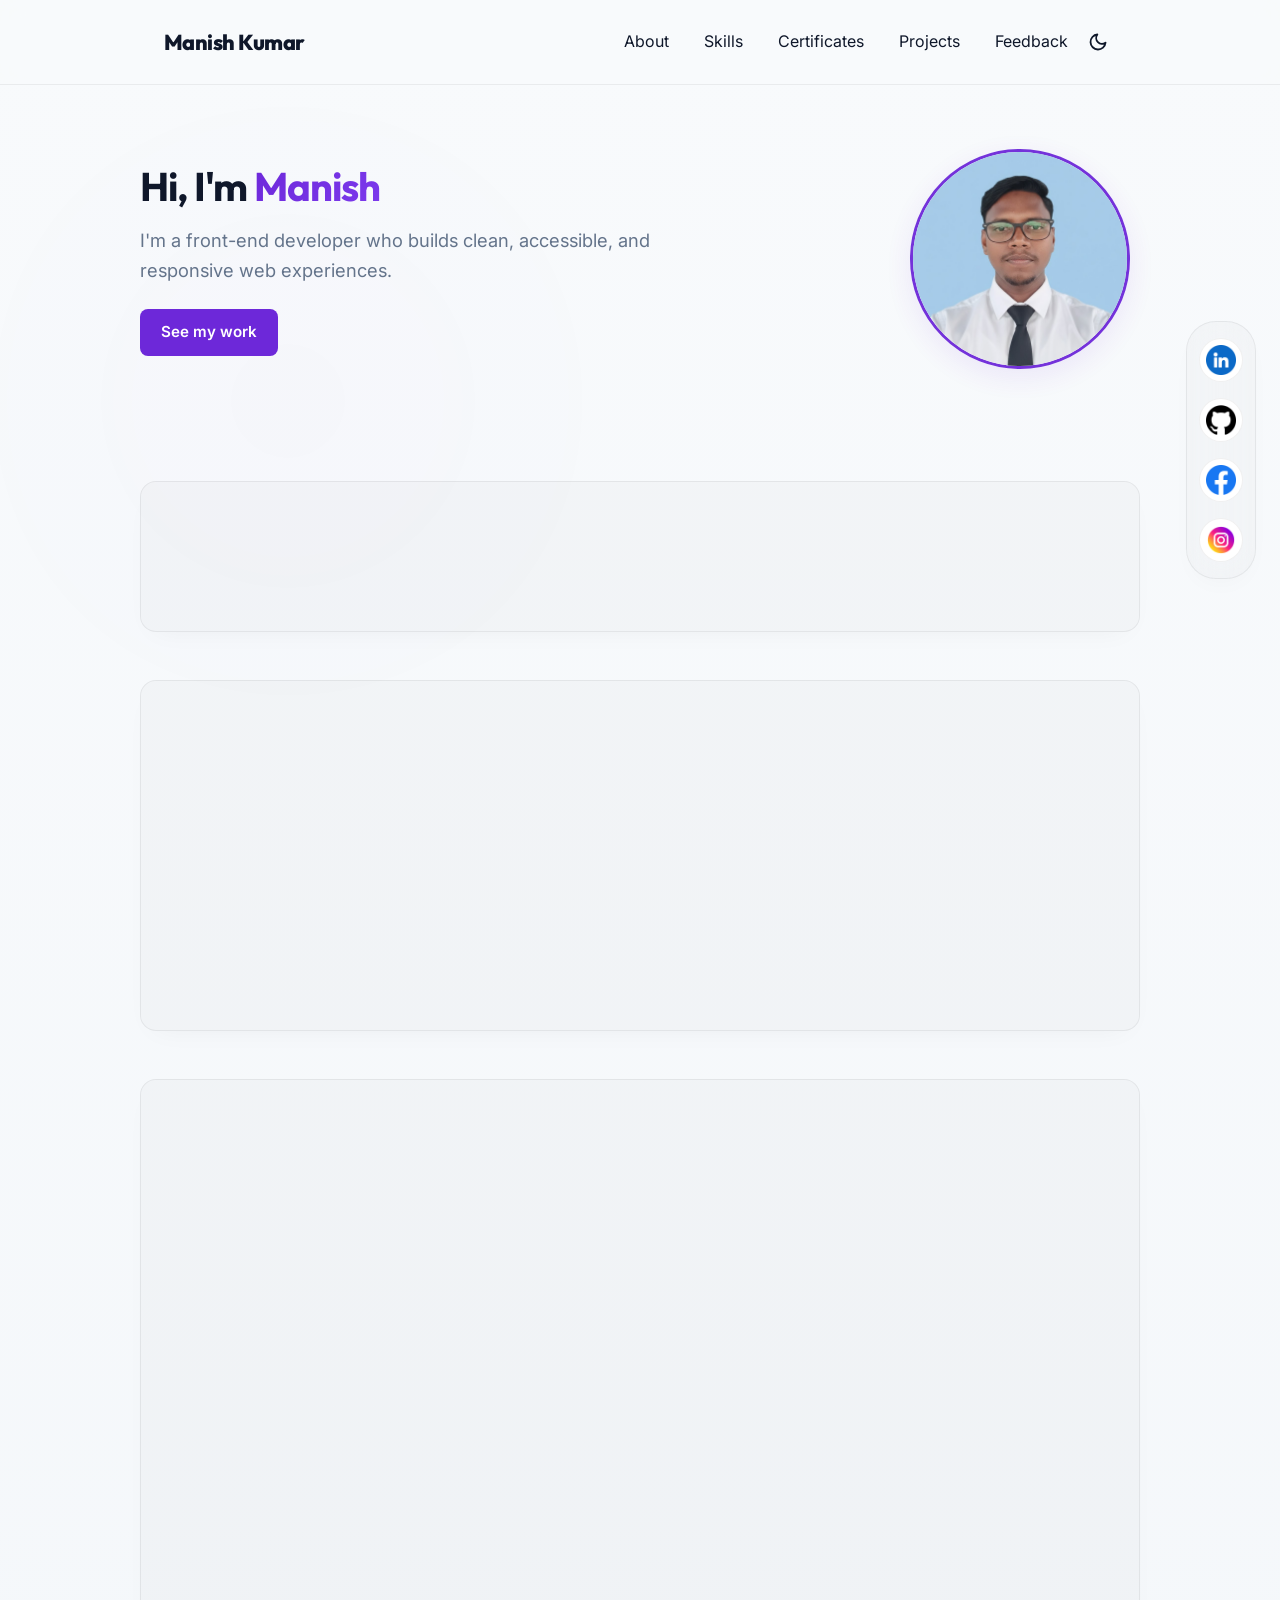
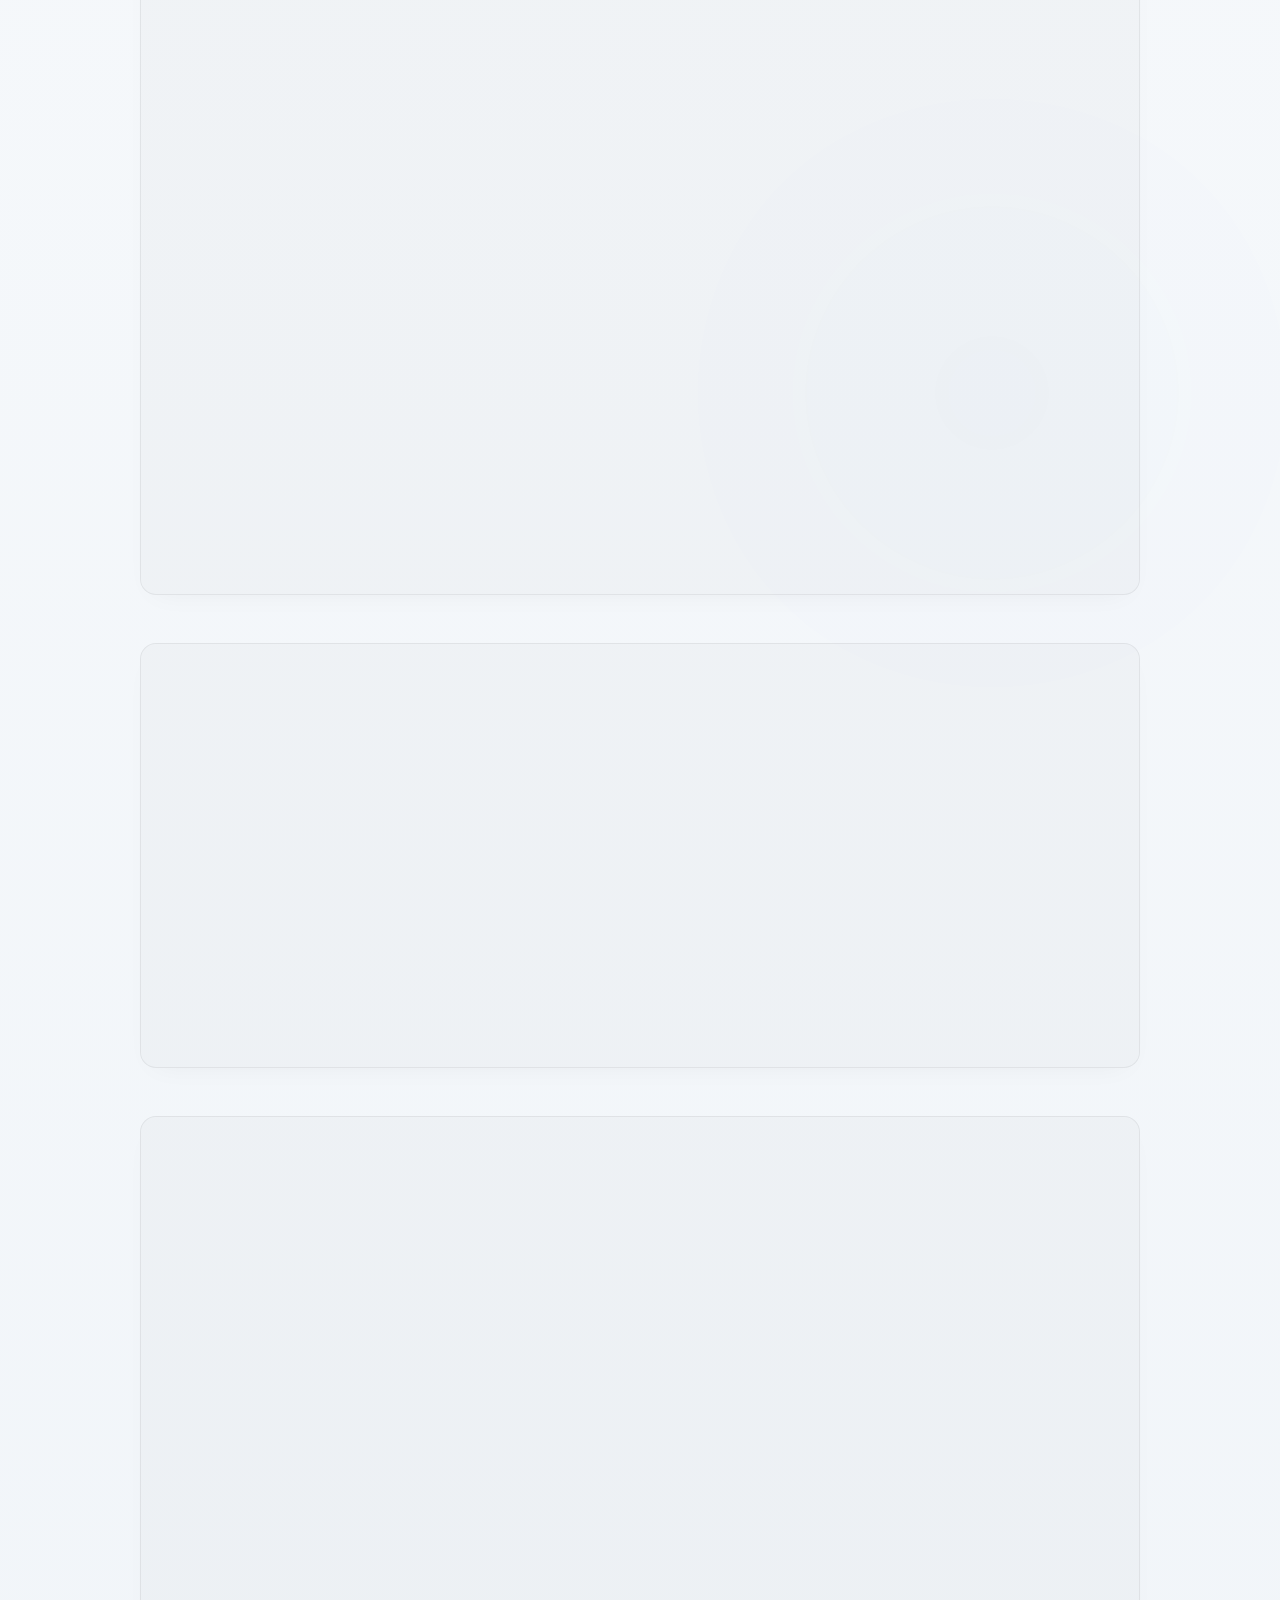
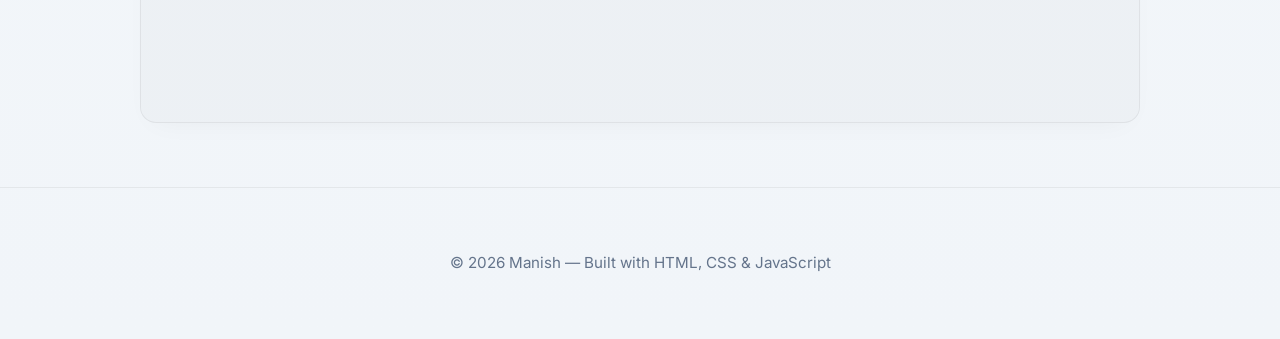
==== commit c105b945: "update layout" ====
--- a/index.html
+++ b/index.html
@@ -17,6 +17,13 @@
 </head>
 
 <body>
+    <!-- Ambient background glow elements -->
+    <div class="ambient-glow glow-1" aria-hidden="true"></div>
+    <div class="ambient-glow glow-2" aria-hidden="true"></div>
+
+    <!-- Mobile navigation overlay backdrop -->
+    <div id="nav-overlay" class="nav-overlay"></div>
+
     <header class="site-header">
         <div class="container">
             <h1 class="logo">Manish Kumar</h1>
@@ -46,7 +53,11 @@
                         <path d="M21 12.79A9 9 0 1 1 11.21 3 7 7 0 0 0 21 12.79z"></path>
                     </svg>
                 </button>
-                <button id="nav-toggle" class="nav-toggle" aria-label="Toggle Menu">☰</button>
+                <button id="nav-toggle" class="nav-toggle" aria-label="Toggle Menu">
+                    <span class="hamburger-line"></span>
+                    <span class="hamburger-line"></span>
+                    <span class="hamburger-line"></span>
+                </button>
             </div>
         </div>
     </header>
@@ -65,26 +76,73 @@
 
 
         <section class="about container" id="about">
-            <h3>About</h3>
-            <p>I build websites using HTML, CSS, and JavaScript. I enjoy solving problems and learning new technologies.
+            <h3 class="reveal">About</h3>
+            <p class="reveal">I build websites using HTML, CSS, and JavaScript. I enjoy solving problems and learning new technologies.
             </p>
         </section>
 
 
         <section class="skills container" id="skills">
-            <h3>Skills</h3>
-            <ul class="skills-list">
-                <li>HTML</li>
-                <li>CSS</li>
-                <li>JavaScript</li>
-                <li>Responsive Design</li>
-            </ul>
+            <h3 class="reveal">Skills</h3>
+            <div class="skills-grid reveal-group">
+                <div class="skills-category reveal">
+                    <h4>Frontend Core</h4>
+                    <ul class="category-list">
+                        <li>
+                            <svg class="skill-icon" viewBox="0 0 24 24" width="20" height="20" fill="none" stroke="currentColor" stroke-width="2" stroke-linecap="round" stroke-linejoin="round"><path d="M12 2L2 7l10 5 10-5-10-5zM2 17l10 5 10-5M2 12l10 5 10-5"/></svg>
+                            HTML5
+                        </li>
+                        <li>
+                            <svg class="skill-icon" viewBox="0 0 24 24" width="20" height="20" fill="none" stroke="currentColor" stroke-width="2" stroke-linecap="round" stroke-linejoin="round"><path d="M12 22s8-4 8-10V5l-8-3-8 3v7c0 6 8 10 8 10z"/></svg>
+                            CSS3
+                        </li>
+                        <li>
+                            <svg class="skill-icon" viewBox="0 0 24 24" width="20" height="20" fill="none" stroke="currentColor" stroke-width="2" stroke-linecap="round" stroke-linejoin="round"><polyline points="16 18 22 12 16 6"/><polyline points="8 6 2 12 8 18"/></svg>
+                            JavaScript (ES6+)
+                        </li>
+                    </ul>
+                </div>
+                <div class="skills-category reveal">
+                    <h4>Frameworks & Styling</h4>
+                    <ul class="category-list">
+                        <li>
+                            <svg class="skill-icon" viewBox="0 0 24 24" width="20" height="20" fill="none" stroke="currentColor" stroke-width="2" stroke-linecap="round" stroke-linejoin="round"><rect x="2" y="3" width="20" height="14" rx="2" ry="2"/><line x1="8" y1="21" x2="16" y2="21"/><line x1="12" y1="17" x2="12" y2="21"/></svg>
+                            Responsive Design
+                        </li>
+                        <li>
+                            <svg class="skill-icon" viewBox="0 0 24 24" width="20" height="20" fill="none" stroke="currentColor" stroke-width="2" stroke-linecap="round" stroke-linejoin="round"><path d="M12 2L2 7l10 5 10-5-10-5zM2 17l10 5 10-5M2 12l10 5 10-5"/></svg>
+                            Tailwind CSS
+                        </li>
+                        <li>
+                            <svg class="skill-icon" viewBox="0 0 24 24" width="20" height="20" fill="none" stroke="currentColor" stroke-width="2" stroke-linecap="round" stroke-linejoin="round"><circle cx="12" cy="12" r="10"/><path d="M12 8a4 4 0 1 0 0 8 4 4 0 0 0 0-8z"/></svg>
+                            UI/UX Styling
+                        </li>
+                    </ul>
+                </div>
+                <div class="skills-category reveal">
+                    <h4>Tools & Version Control</h4>
+                    <ul class="category-list">
+                        <li>
+                            <svg class="skill-icon" viewBox="0 0 24 24" width="20" height="20" fill="none" stroke="currentColor" stroke-width="2" stroke-linecap="round" stroke-linejoin="round"><path d="M9 19c-5 1.5-5-2.5-7-3m14 6v-3.87a3.37 3.37 0 0 0-.94-2.61c3.14-.35 6.44-1.54 6.44-7A5.44 5.44 0 0 0 20 4.77 5.07 5.07 0 0 0 19.91 1S18.73.65 16 2.48a13.38 13.38 0 0 0-7 0C6.27.65 5.09 1 5.09 1A5.07 5.07 0 0 0 5 4.77a5.44 5.44 0 0 0-1.5 3.78c0 5.42 3.3 6.61 6.44 7A3.37 3.37 0 0 0 9 18.13V22"/></svg>
+                            Git & GitHub
+                        </li>
+                        <li>
+                            <svg class="skill-icon" viewBox="0 0 24 24" width="20" height="20" fill="none" stroke="currentColor" stroke-width="2" stroke-linecap="round" stroke-linejoin="round"><polyline points="4 17 10 11 4 5"/><line x1="12" y1="19" x2="20" y2="19"/></svg>
+                            Command Line
+                        </li>
+                        <li>
+                            <svg class="skill-icon" viewBox="0 0 24 24" width="20" height="20" fill="none" stroke="currentColor" stroke-width="2" stroke-linecap="round" stroke-linejoin="round"><path d="M16 16v1a2 2 0 0 1-2 2H3a2 2 0 0 1-2-2V7a2 2 0 0 1 2-2h11a2 2 0 0 1 2 2v1"/><path d="M18 8h4a2 2 0 0 1 2 2v7a2 2 0 0 1-2 2h-4"/></svg>
+                            VS Code
+                        </li>
+                    </ul>
+                </div>
+            </div>
         </section>
 
         <section class="certificates container" id="certificates">
-            <h3>Certificates</h3>
-            <div class="certificate-grid">
-                <article class="certificate-card" data-pdf="Certificate/Google cloud.pdf" data-title="Google Cloud - Introduction to Generative AI Studio">
+            <h3 class="reveal">Certificates</h3>
+            <div class="certificate-grid reveal-group">
+                <article class="certificate-card reveal" data-pdf="Certificate/Google cloud.pdf" data-title="Google Cloud - Introduction to Generative AI Studio">
                     <div class="cert-icon-container">
                         <svg viewBox="0 0 24 24" width="28" height="28" fill="none" stroke="currentColor" stroke-width="2" stroke-linecap="round" stroke-linejoin="round">
                             <path d="M12 2L2 7l10 5 10-5-10-5zM2 17l10 5 10-5M2 12l10 5 10-5"/>
@@ -96,11 +154,14 @@
                         <p class="cert-desc">Training on Large Language Models, GenAI concepts, and Google Cloud AI Tools.</p>
                     </div>
                     <div class="cert-actions">
-                        <button class="btn small cert-view-btn">View Certificate</button>
-                    </div>
-                </article>
-
-                <article class="certificate-card" data-pdf="Certificate/IIT DELHI Offer leter_page-0001.pdf" data-title="IIT Delhi - Campus Ambassador Program 2025-26">
+                        <button class="btn small cert-view-btn">
+                            <svg class="btn-icon" viewBox="0 0 24 24" width="14" height="14" fill="none" stroke="currentColor" stroke-width="2.5" stroke-linecap="round" stroke-linejoin="round"><path d="M1 12s4-8 11-8 11 8 11 8-4 8-11 8-11-8-11-8z"/><circle cx="12" cy="12" r="3"/></svg>
+                            View Certificate
+                        </button>
+                    </div>
+                </article>
+
+                <article class="certificate-card reveal" data-pdf="Certificate/IIT DELHI Offer leter_page-0001.pdf" data-title="IIT Delhi - Campus Ambassador Program 2025-26">
                     <div class="cert-icon-container">
                         <svg viewBox="0 0 24 24" width="28" height="28" fill="none" stroke="currentColor" stroke-width="2" stroke-linecap="round" stroke-linejoin="round">
                             <path d="M4 19.5A2.5 2.5 0 0 1 6.5 17H20M4 19.5A2.5 2.5 0 0 0 6.5 22H20M4 19.5V3a1 1 0 0 1 1-1h15v20H5a1 1 0 0 1-1-1z"/>
@@ -112,11 +173,14 @@
                         <p class="cert-desc">Leadership role fostering entrepreneurship and leading campus engagement activities.</p>
                     </div>
                     <div class="cert-actions">
-                        <button class="btn small cert-view-btn">View Certificate</button>
-                    </div>
-                </article>
-
-                <article class="certificate-card" data-pdf="Certificate/AI-ML.pdf" data-title="Artificial Intelligence & Machine Learning Certificate">
+                        <button class="btn small cert-view-btn">
+                            <svg class="btn-icon" viewBox="0 0 24 24" width="14" height="14" fill="none" stroke="currentColor" stroke-width="2.5" stroke-linecap="round" stroke-linejoin="round"><path d="M1 12s4-8 11-8 11 8 11 8-4 8-11 8-11-8-11-8z"/><circle cx="12" cy="12" r="3"/></svg>
+                            View Certificate
+                        </button>
+                    </div>
+                </article>
+
+                <article class="certificate-card reveal" data-pdf="Certificate/AI-ML.pdf" data-title="Artificial Intelligence & Machine Learning Certificate">
                     <div class="cert-icon-container">
                         <svg viewBox="0 0 24 24" width="28" height="28" fill="none" stroke="currentColor" stroke-width="2" stroke-linecap="round" stroke-linejoin="round">
                             <path d="M21 16V8a2 2 0 0 0-1-1.73l-7-4a2 2 0 0 0-2 0l-7 4A2 2 0 0 0 3 8v8a2 2 0 0 0 1 1.73l7 4a2 2 0 0 0 2 0l7-4A2 2 0 0 0 21 16z"/>
@@ -130,11 +194,14 @@
                         <p class="cert-desc">Comprehensive certification covering machine learning pipelines, deep learning foundations, and algorithms.</p>
                     </div>
                     <div class="cert-actions">
-                        <button class="btn small cert-view-btn">View Certificate</button>
-                    </div>
-                </article>
-
-                <article class="certificate-card" data-pdf="Certificate/NSDC-frontend-certificate.pdf" data-title="NSDC - Frontend Development Certificate">
+                        <button class="btn small cert-view-btn">
+                            <svg class="btn-icon" viewBox="0 0 24 24" width="14" height="14" fill="none" stroke="currentColor" stroke-width="2.5" stroke-linecap="round" stroke-linejoin="round"><path d="M1 12s4-8 11-8 11 8 11 8-4 8-11 8-11-8-11-8z"/><circle cx="12" cy="12" r="3"/></svg>
+                            View Certificate
+                        </button>
+                    </div>
+                </article>
+
+                <article class="certificate-card reveal" data-pdf="Certificate/NSDC-frontend-certificate.pdf" data-title="NSDC - Frontend Development Certificate">
                     <div class="cert-icon-container">
                         <svg viewBox="0 0 24 24" width="28" height="28" fill="none" stroke="currentColor" stroke-width="2" stroke-linecap="round" stroke-linejoin="round">
                             <polyline points="16 18 22 12 16 6"/>
@@ -147,11 +214,14 @@
                         <p class="cert-desc">National skill certification focused on advanced HTML, CSS, JavaScript, and modern responsive layouts.</p>
                     </div>
                     <div class="cert-actions">
-                        <button class="btn small cert-view-btn">View Certificate</button>
-                    </div>
-                </article>
-
-                <article class="certificate-card" data-pdf="Certificate/Reliance Foundation.pdf" data-title="Reliance Foundation Scholarship Certificate">
+                        <button class="btn small cert-view-btn">
+                            <svg class="btn-icon" viewBox="0 0 24 24" width="14" height="14" fill="none" stroke="currentColor" stroke-width="2.5" stroke-linecap="round" stroke-linejoin="round"><path d="M1 12s4-8 11-8 11 8 11 8-4 8-11 8-11-8-11-8z"/><circle cx="12" cy="12" r="3"/></svg>
+                            View Certificate
+                        </button>
+                    </div>
+                </article>
+
+                <article class="certificate-card reveal" data-pdf="Certificate/Reliance Foundation.pdf" data-title="Reliance Foundation Scholarship Certificate">
                     <div class="cert-icon-container">
                         <svg viewBox="0 0 24 24" width="28" height="28" fill="none" stroke="currentColor" stroke-width="2" stroke-linecap="round" stroke-linejoin="round">
                             <path d="M12 22s8-4 8-10V5l-8-3-8 3v7c0 6 8 10 8 10z"/>
@@ -163,11 +233,14 @@
                         <p class="cert-desc">Prestigious scholarship award recognizing academic excellence, innovation, and leadership.</p>
                     </div>
                     <div class="cert-actions">
-                        <button class="btn small cert-view-btn">View Certificate</button>
-                    </div>
-                </article>
-
-                <article class="certificate-card" data-pdf="Certificate/TCS.pdf" data-title="TCS iON - Career Edge Digital Skills">
+                        <button class="btn small cert-view-btn">
+                            <svg class="btn-icon" viewBox="0 0 24 24" width="14" height="14" fill="none" stroke="currentColor" stroke-width="2.5" stroke-linecap="round" stroke-linejoin="round"><path d="M1 12s4-8 11-8 11 8 11 8-4 8-11 8-11-8-11-8z"/><circle cx="12" cy="12" r="3"/></svg>
+                            View Certificate
+                        </button>
+                    </div>
+                </article>
+
+                <article class="certificate-card reveal" data-pdf="Certificate/TCS.pdf" data-title="TCS iON - Career Edge Digital Skills">
                     <div class="cert-icon-container">
                         <svg viewBox="0 0 24 24" width="28" height="28" fill="none" stroke="currentColor" stroke-width="2" stroke-linecap="round" stroke-linejoin="round">
                             <rect x="2" y="3" width="20" height="14" rx="2" ry="2"/>
@@ -181,11 +254,14 @@
                         <p class="cert-desc">Professional skills development program focusing on communication, collaboration, and IT readiness.</p>
                     </div>
                     <div class="cert-actions">
-                        <button class="btn small cert-view-btn">View Certificate</button>
-                    </div>
-                </article>
-
-                <article class="certificate-card" data-pdf="Certificate/HP.pdf" data-title="HP LIFE Certificate">
+                        <button class="btn small cert-view-btn">
+                            <svg class="btn-icon" viewBox="0 0 24 24" width="14" height="14" fill="none" stroke="currentColor" stroke-width="2.5" stroke-linecap="round" stroke-linejoin="round"><path d="M1 12s4-8 11-8 11 8 11 8-4 8-11 8-11-8-11-8z"/><circle cx="12" cy="12" r="3"/></svg>
+                            View Certificate
+                        </button>
+                    </div>
+                </article>
+
+                <article class="certificate-card reveal" data-pdf="Certificate/HP.pdf" data-title="HP LIFE Certificate">
                     <div class="cert-icon-container">
                         <svg viewBox="0 0 24 24" width="28" height="28" fill="none" stroke="currentColor" stroke-width="2" stroke-linecap="round" stroke-linejoin="round">
                             <path d="M22 12h-4l-3 9L9 3l-3 9H2"/>
@@ -197,7 +273,10 @@
                         <p class="cert-desc">Professional training covering key IT, management, and tech-entrepreneurship subjects.</p>
                     </div>
                     <div class="cert-actions">
-                        <button class="btn small cert-view-btn">View Certificate</button>
+                        <button class="btn small cert-view-btn">
+                            <svg class="btn-icon" viewBox="0 0 24 24" width="14" height="14" fill="none" stroke="currentColor" stroke-width="2.5" stroke-linecap="round" stroke-linejoin="round"><path d="M1 12s4-8 11-8 11 8 11 8-4 8-11 8-11-8-11-8z"/><circle cx="12" cy="12" r="3"/></svg>
+                            View Certificate
+                        </button>
                     </div>
                 </article>
             </div>
@@ -205,9 +284,9 @@
 
 
         <section class="projects container" id="projects">
-            <h3>Projects</h3>
-            <div class="cards">
-                <article class="card">
+            <h3 class="reveal">Projects</h3>
+            <div class="cards reveal-group">
+                <article class="card reveal">
                     <div class="card-tags">
                         <span class="tag">HTML</span>
                         <span class="tag">CSS</span>
@@ -219,12 +298,18 @@
                         workflows. Features dynamic navigation, instant search, and progress tracking.</p>
                     <div class="card-actions">
                         <a class="btn small" href="https://manish001co-cmd.github.io/Complete-Git-Github-guide/"
-                            target="_blank" rel="noopener">Demo</a>
+                            target="_blank" rel="noopener">
+                            <svg class="btn-icon" viewBox="0 0 24 24" width="14" height="14" fill="none" stroke="currentColor" stroke-width="2.5" stroke-linecap="round" stroke-linejoin="round"><path d="M18 13v6a2 2 0 0 1-2 2H5a2 2 0 0 1-2-2V8a2 2 0 0 1 2-2h6"/><polyline points="15 3 21 3 21 9"/><line x1="10" y1="14" x2="21" y2="3"/></svg>
+                            Demo
+                        </a>
                         <a class="btn ghost small" href="https://github.com/manish001co-cmd/Complete-Git-Github-guide"
-                            target="_blank" rel="noopener">Code</a>
-                    </div>
-                </article>
-                <article class="card">
+                            target="_blank" rel="noopener">
+                            <svg class="btn-icon" viewBox="0 0 24 24" width="14" height="14" fill="none" stroke="currentColor" stroke-width="2.5" stroke-linecap="round" stroke-linejoin="round"><polyline points="16 18 22 12 16 6"/><polyline points="8 6 2 12 8 18"/></svg>
+                            Code
+                        </a>
+                    </div>
+                </article>
+                <article class="card reveal">
                     <div class="card-tags">
                         <span class="tag">HTML</span>
                         <span class="tag">CSS</span>
@@ -235,17 +320,23 @@
                         ease, ease-in, ease-out, ease-in-out) to compare animation speeds side-by-side.</p>
                     <div class="card-actions">
                         <a class="btn small" href="https://manish001co-cmd.github.io/transition-timing-function/"
-                            target="_blank" rel="noopener">Demo</a>
+                            target="_blank" rel="noopener">
+                            <svg class="btn-icon" viewBox="0 0 24 24" width="14" height="14" fill="none" stroke="currentColor" stroke-width="2.5" stroke-linecap="round" stroke-linejoin="round"><path d="M18 13v6a2 2 0 0 1-2 2H5a2 2 0 0 1-2-2V8a2 2 0 0 1 2-2h6"/><polyline points="15 3 21 3 21 9"/><line x1="10" y1="14" x2="21" y2="3"/></svg>
+                            Demo
+                        </a>
                         <a class="btn ghost small" href="https://github.com/manish001co-cmd/transition-timing-function"
-                            target="_blank" rel="noopener">Code</a>
+                            target="_blank" rel="noopener">
+                            <svg class="btn-icon" viewBox="0 0 24 24" width="14" height="14" fill="none" stroke="currentColor" stroke-width="2.5" stroke-linecap="round" stroke-linejoin="round"><polyline points="16 18 22 12 16 6"/><polyline points="8 6 2 12 8 18"/></svg>
+                            Code
+                        </a>
                     </div>
                 </article>
             </div>
         </section>
 
         <section class="feedback container" id="feedback">
-            <h3>Feedback</h3>
-            <form id="feedback-form">
+            <h3 class="reveal">Feedback</h3>
+            <form id="feedback-form" class="reveal">
                 <label>
                     Name
                     <input type="text" name="name" required>
@@ -267,10 +358,10 @@
     <footer class="site-footer">
         <div class="container">
             <div class="footer-socials">
-                <a href="https://linkedin.com" target="_blank" rel="noopener" class="footer-social-link linkedin" aria-label="LinkedIn">
+                <a href="https://www.linkedin.com/in/manish-kumar-3bb405322?utm_source=share_via&utm_content=profile&utm_medium=member_android" target="_blank" rel="noopener" class="footer-social-link linkedin" aria-label="LinkedIn">
                     <img src="social media logo/linkedin.png" alt="LinkedIn">
                 </a>
-                <a href="https://github.com" target="_blank" rel="noopener" class="footer-social-link github" aria-label="GitHub">
+                <a href="https://github.com/manish001co-cmd" target="_blank" rel="noopener" class="footer-social-link github" aria-label="GitHub">
                     <img src="social media logo/github.png" alt="GitHub">
                 </a>
                 <a href="https://facebook.com" target="_blank" rel="noopener" class="footer-social-link facebook" aria-label="Facebook">
@@ -317,6 +408,13 @@
         </a>
     </aside>
 
+    <!-- Scroll to Top Button -->
+    <button id="scroll-top" class="scroll-top-btn" aria-label="Scroll to top" title="Scroll to top">
+        <svg viewBox="0 0 24 24" width="20" height="20" fill="none" stroke="currentColor" stroke-width="2.5" stroke-linecap="round" stroke-linejoin="round">
+            <polyline points="18 15 12 9 6 15"></polyline>
+        </svg>
+    </button>
+
     <script src="script.js"></script>
 </body>
 
--- a/styles.css
+++ b/styles.css
@@ -64,6 +64,7 @@
 html {
     scroll-behavior: smooth;
     scroll-padding-top: 90px;
+    overflow-x: hidden;
 }
 
 body {
@@ -73,9 +74,14 @@
     background: linear-gradient(180deg, var(--bg), var(--bg-gradient-end));
     color: var(--text);
     line-height: 1.6;
-}
-
-h1, h2, h3, h4 {
+    position: relative;
+    overflow-x: hidden;
+}
+
+h1,
+h2,
+h3,
+h4 {
     font-family: var(--font-heading);
     font-weight: 700;
     letter-spacing: -0.025em;
@@ -170,32 +176,84 @@
 [data-theme="light"] .sun-icon {
     display: none;
 }
+
 [data-theme="light"] .moon-icon {
     display: block;
     color: var(--text);
 }
+
 :root:not([data-theme="light"]) .moon-icon {
     display: none;
 }
+
 :root:not([data-theme="light"]) .sun-icon {
     display: block;
     color: #fbbf24;
 }
 
+/* Mobile Nav overlay backdrop */
+.nav-overlay {
+    position: fixed;
+    top: 0;
+    left: 0;
+    width: 100vw;
+    height: 100vh;
+    background: rgba(10, 14, 23, 0.4);
+    backdrop-filter: blur(4px);
+    -webkit-backdrop-filter: blur(4px);
+    opacity: 0;
+    pointer-events: none;
+    z-index: 98;
+    transition: opacity 0.3s ease;
+}
+
+.nav-overlay.show {
+    opacity: 1;
+    pointer-events: auto;
+}
+
 .nav-toggle {
     display: none;
     background: transparent;
-    border: 0;
-    color: var(--text-muted);
-    font-size: 1.35rem;
+    border: none;
+    width: 36px;
+    height: 36px;
     cursor: pointer;
-    padding: 6px;
+    z-index: 101;
+    padding: 9px 8px;
     border-radius: 8px;
+    flex-direction: column;
+    justify-content: space-between;
+    align-items: center;
+    transition: background-color 0.2s ease;
 }
 
 .nav-toggle:hover {
-    color: var(--text);
     background-color: var(--glass-hover);
+}
+
+.hamburger-line {
+    width: 20px;
+    height: 2px;
+    background-color: var(--text-muted);
+    border-radius: 2px;
+    transition: all 0.3s cubic-bezier(0.16, 1, 0.3, 1);
+    display: block;
+}
+
+.nav-toggle.open .hamburger-line:nth-child(1) {
+    transform: translateY(8px) rotate(45deg);
+    background-color: var(--text);
+}
+
+.nav-toggle.open .hamburger-line:nth-child(2) {
+    opacity: 0;
+    transform: translateX(-10px);
+}
+
+.nav-toggle.open .hamburger-line:nth-child(3) {
+    transform: translateY(-8px) rotate(-45deg);
+    background-color: var(--text);
 }
 
 /* Hero Section */
@@ -404,39 +462,80 @@
     gap: 8px;
 }
 
-/* Skills */
-.skills-list {
-    display: flex;
-    gap: 10px;
-    flex-wrap: wrap;
+/* Skills Categorized Grid */
+.skills-grid {
+    display: grid;
+    grid-template-columns: repeat(auto-fit, minmax(260px, 1fr));
+    gap: 24px;
+    margin-top: 24px;
+}
+
+.skills-category {
+    background: var(--card);
+    border: 1px solid var(--card-border);
+    border-radius: 12px;
+    padding: 24px;
+    box-shadow: var(--shadow);
+    transition: transform 0.3s cubic-bezier(0.16, 1, 0.3, 1), border-color 0.3s ease, box-shadow 0.3s ease;
+}
+
+.skills-category:hover {
+    transform: translateY(-4px);
+    border-color: var(--accent-hover);
+    box-shadow: 0 10px 20px -10px var(--card-hover-shadow);
+}
+
+.skills-category h4 {
+    margin: 0 0 16px 0;
+    font-size: 1.1rem;
+    color: var(--text);
+    border-bottom: 1px solid var(--card-border);
+    padding-bottom: 10px;
+    font-weight: 600;
+}
+
+.category-list {
     list-style: none;
     padding: 0;
     margin: 0;
-}
-
-.skills-list li {
-    background: var(--card);
-    padding: 8px 16px;
-    border-radius: 8px;
-    color: var(--text);
+    display: flex;
+    flex-direction: column;
+    gap: 12px;
+}
+
+.category-list li {
+    display: flex;
+    align-items: center;
+    gap: 10px;
+    color: var(--text-muted);
+    font-size: 0.95rem;
     font-weight: 500;
-    font-size: 0.95rem;
-    border: 1px solid var(--card-border);
-    box-shadow: var(--shadow);
-    transition: transform 0.2s ease, border-color 0.2s ease;
-}
-
-.skills-list li:hover {
-    transform: translateY(-2px);
-    border-color: var(--accent);
-}
+    transition: color 0.2s ease, transform 0.2s ease;
+}
+
+.category-list li:hover {
+    color: var(--text);
+    transform: translateX(4px);
+}
+
+.skill-icon {
+    color: var(--accent);
+    transition: transform 0.3s ease, color 0.3s ease;
+    flex-shrink: 0;
+}
+
+.category-list li:hover .skill-icon {
+    transform: scale(1.15) rotate(5deg);
+    color: var(--accent-hover);
+}
+
 
 /* Feedback Form */
 .feedback form {
     display: grid;
-    gap: 16px;
+    gap: 20px;
     max-width: 600px;
-    margin-top: 16px;
+    margin-top: 24px;
 }
 
 .feedback label {
@@ -445,20 +544,30 @@
     color: var(--text-muted);
     display: flex;
     flex-direction: column;
-    gap: 6px;
+    gap: 8px;
+    transition: color 0.3s ease;
+}
+
+.feedback label:focus-within {
+    color: var(--accent-hover);
 }
 
 .feedback input,
 .feedback textarea {
     width: 100%;
-    padding: 12px;
-    border-radius: 8px;
+    padding: 14px 16px;
+    border-radius: 10px;
     border: 1px solid var(--input-border);
     background: var(--input-bg);
     color: var(--text);
     font-family: var(--font-body);
     font-size: 0.95rem;
-    transition: border-color 0.2s ease, background-color 0.2s ease, box-shadow 0.2s ease;
+    transition: border-color 0.3s cubic-bezier(0.16, 1, 0.3, 1), 
+                background-color 0.3s cubic-bezier(0.16, 1, 0.3, 1), 
+                box-shadow 0.3s cubic-bezier(0.16, 1, 0.3, 1),
+                transform 0.3s cubic-bezier(0.16, 1, 0.3, 1);
+    backdrop-filter: blur(8px);
+    -webkit-backdrop-filter: blur(8px);
 }
 
 .feedback textarea {
@@ -468,16 +577,18 @@
 .feedback input:focus,
 .feedback textarea:focus {
     outline: none;
-    border-color: var(--accent);
+    border-color: var(--accent-hover);
     background: var(--input-focus-bg);
-    box-shadow: 0 0 0 3px var(--accent-glow);
+    box-shadow: 0 0 0 4px var(--accent-glow);
+    transform: translateY(-1px);
 }
 
 #feedback-form-status {
-    font-weight: 500;
+    font-weight: 600;
     font-size: 0.95rem;
-    color: var(--accent);
+    color: var(--accent-hover);
     margin-top: 8px;
+    transition: all 0.3s ease;
 }
 
 /* Persistent Floating Social Sidebar */
@@ -603,6 +714,7 @@
         opacity: 0;
         transform: translateY(20px);
     }
+
     to {
         opacity: 1;
         transform: translateY(0);
@@ -853,31 +965,47 @@
     }
 
     .nav {
-        position: absolute;
-        right: 24px;
-        top: 68px;
-        background: var(--card);
+        position: fixed;
+        right: 0;
+        top: 0;
+        height: 100vh;
+        width: 280px;
+        background: rgba(17, 24, 39, 0.95);
+        backdrop-filter: blur(24px);
+        -webkit-backdrop-filter: blur(24px);
         flex-direction: column;
-        padding: 16px;
-        border-radius: 12px;
-        border: 1px solid var(--card-border);
-        box-shadow: 0 10px 25px rgba(0,0,0,0.3);
-        width: 200px;
-        display: none;
+        justify-content: center;
+        align-items: center;
+        gap: 32px;
+        padding: 40px;
+        border-left: 1px solid var(--card-border);
+        box-shadow: -10px 0 30px rgba(0, 0, 0, 0.25);
+        z-index: 99;
+        transform: translateX(100%);
+        transition: transform 0.4s cubic-bezier(0.16, 1, 0.3, 1);
+        display: flex;
         margin-left: 0;
     }
 
+    [data-theme="light"] .nav {
+        background: rgba(255, 255, 255, 0.95);
+    }
+
     .nav.show {
+        transform: translateX(0);
         display: flex;
     }
 
     .nav a {
         width: 100%;
-        padding: 10px;
+        padding: 12px;
+        text-align: center;
+        font-size: 1.15rem;
+        font-weight: 500;
     }
 
     .nav-toggle {
-        display: block;
+        display: flex;
     }
 
     .social-sidebar {
@@ -888,10 +1016,146 @@
         display: flex;
     }
 
-    .about, .projects, .skills, .certificates, .feedback {
+    .about,
+    .projects,
+    .skills,
+    .certificates,
+    .feedback {
         padding: 20px;
         margin-left: 16px;
         margin-right: 16px;
         margin-top: 32px;
     }
+}
+
+/* Scroll Reveal Animations */
+.reveal {
+    opacity: 0;
+    transform: translateY(24px);
+    filter: blur(4px);
+    transition: opacity 0.8s cubic-bezier(0.16, 1, 0.3, 1),
+        transform 0.8s cubic-bezier(0.16, 1, 0.3, 1),
+        filter 0.8s cubic-bezier(0.16, 1, 0.3, 1);
+    will-change: transform, opacity, filter;
+}
+
+.reveal.reveal-left {
+    transform: translateX(-32px);
+}
+
+.reveal.reveal-right {
+    transform: translateX(32px);
+}
+
+.reveal.active {
+    opacity: 1;
+    transform: translate(0, 0) !important;
+    filter: blur(0);
+}
+
+/* Accessible Reduced Motion support */
+@media (prefers-reduced-motion: reduce) {
+
+    .reveal,
+    .reveal.reveal-left,
+    .reveal.reveal-right {
+        opacity: 1 !important;
+        transform: none !important;
+        filter: none !important;
+        transition: none !important;
+    }
+}
+
+/* Ambient glow spots */
+.ambient-glow {
+    position: absolute;
+    width: 35vw;
+    height: 35vw;
+    min-width: 300px;
+    border-radius: 50%;
+    pointer-events: none;
+    z-index: -1;
+    filter: blur(140px);
+    opacity: 0.12;
+    transition: opacity 0.5s ease;
+}
+
+.glow-1 {
+    top: 5%;
+    left: 5%;
+    background: radial-gradient(circle, var(--accent) 0%, transparent 70%);
+}
+
+.glow-2 {
+    top: 50%;
+    right: 5%;
+    background: radial-gradient(circle, #3b82f6 0%, transparent 70%);
+}
+
+[data-theme="light"] .ambient-glow {
+    opacity: 0.05;
+}
+
+/* Scroll to Top Button */
+.scroll-top-btn {
+    position: fixed;
+    bottom: 24px;
+    right: 24px;
+    width: 44px;
+    height: 44px;
+    border-radius: 50%;
+    background: var(--card);
+    border: 1px solid var(--card-border);
+    color: var(--text);
+    display: flex;
+    align-items: center;
+    justify-content: center;
+    cursor: pointer;
+    box-shadow: var(--shadow);
+    z-index: 99;
+    opacity: 0;
+    pointer-events: none;
+    transform: translateY(12px);
+    transition: opacity 0.3s ease, transform 0.3s ease, background-color 0.3s ease, border-color 0.3s ease, box-shadow 0.3s ease, color 0.3s ease;
+    backdrop-filter: blur(12px);
+    -webkit-backdrop-filter: blur(12px);
+}
+
+.scroll-top-btn:hover {
+    transform: translateY(-2px) scale(1.05);
+    background: var(--accent);
+    border-color: var(--accent);
+    color: #ffffff;
+    box-shadow: 0 0 15px var(--accent-glow);
+}
+
+.scroll-top-btn.show {
+    opacity: 1;
+    pointer-events: auto;
+    transform: translateY(0);
+}
+
+    @media (max-width: 880px) {
+    .scroll-top-btn {
+        bottom: 16px;
+        right: 16px;
+        width: 40px;
+        height: 40px;
+    }
+}
+
+/* Button inline SVG icons */
+.btn-icon {
+    margin-right: 6px;
+    vertical-align: middle;
+    transition: transform 0.2s ease, stroke-width 0.2s ease;
+    display: inline-block;
+}
+
+.btn:hover .btn-icon {
+    transform: translate(1px, -1px);
+}
+
+.btn.ghost:hover .btn-icon {
+    transform: translate(1px, 0);
 }
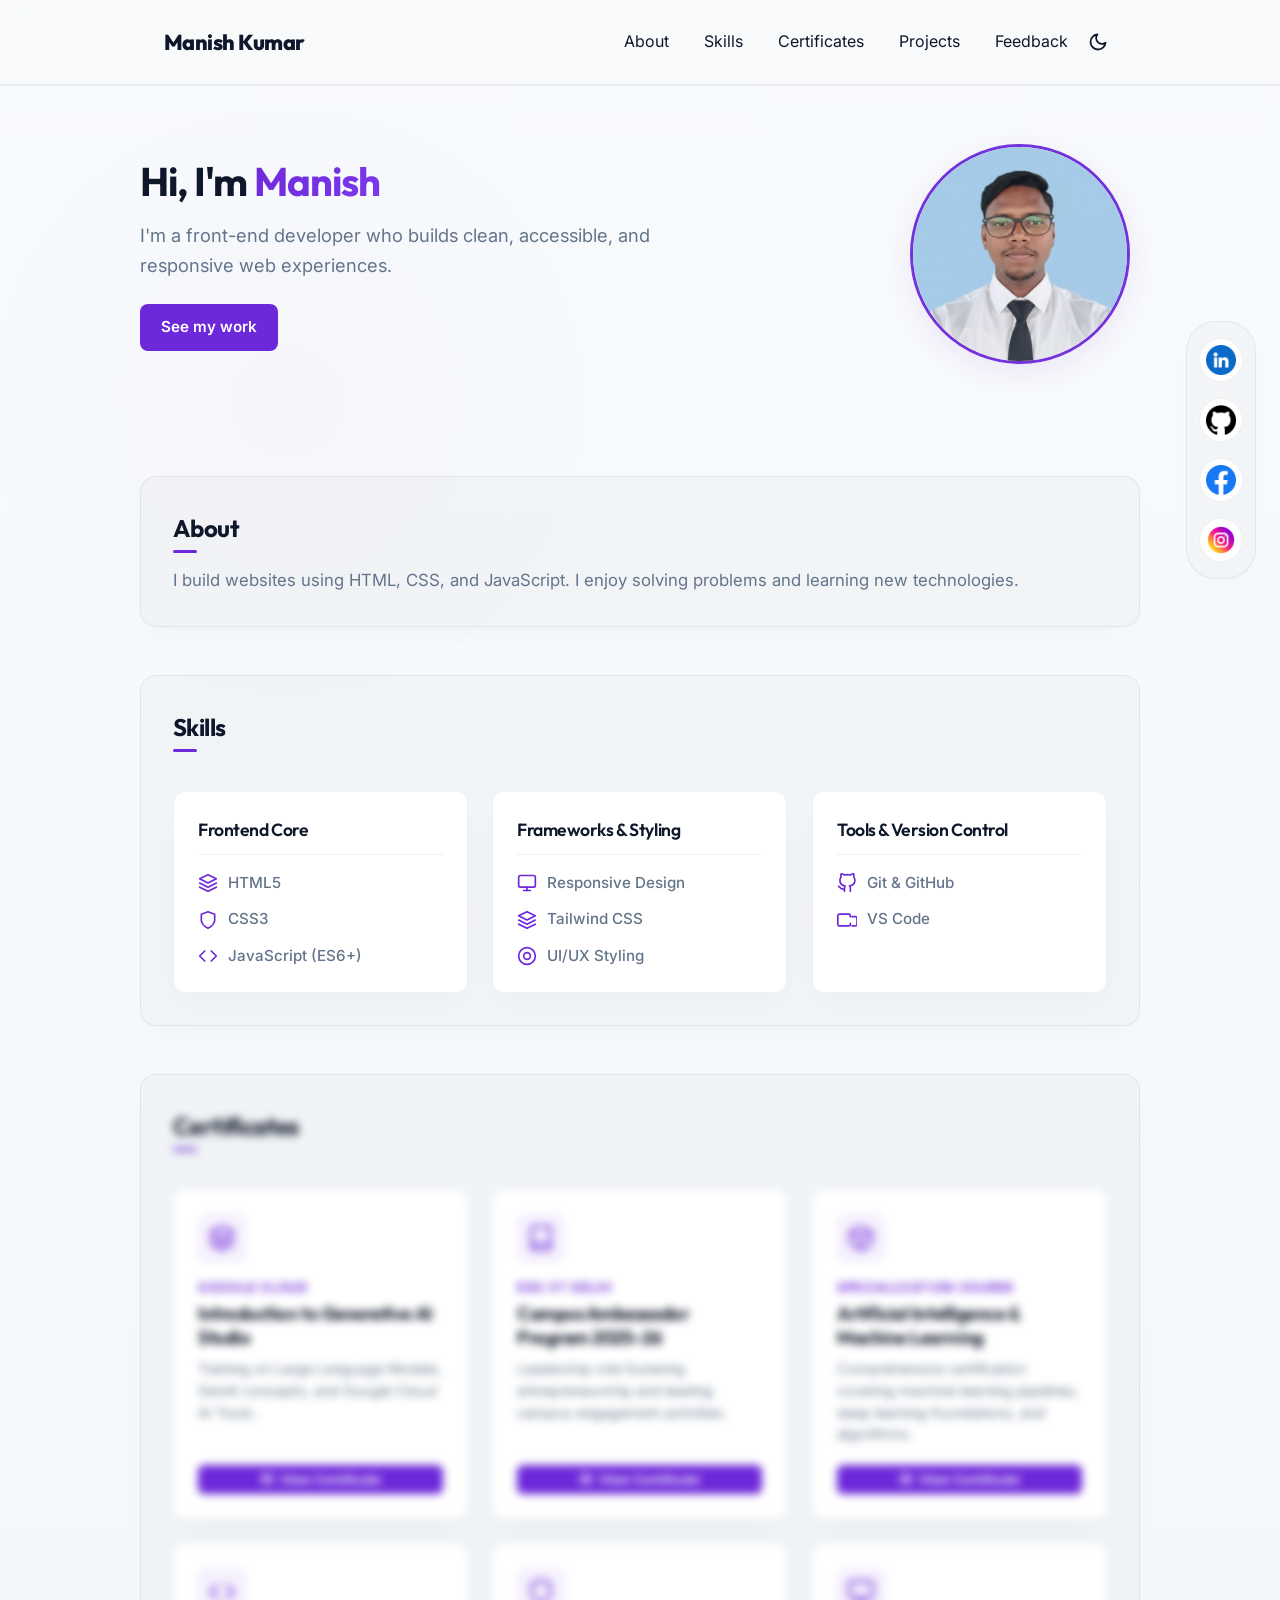
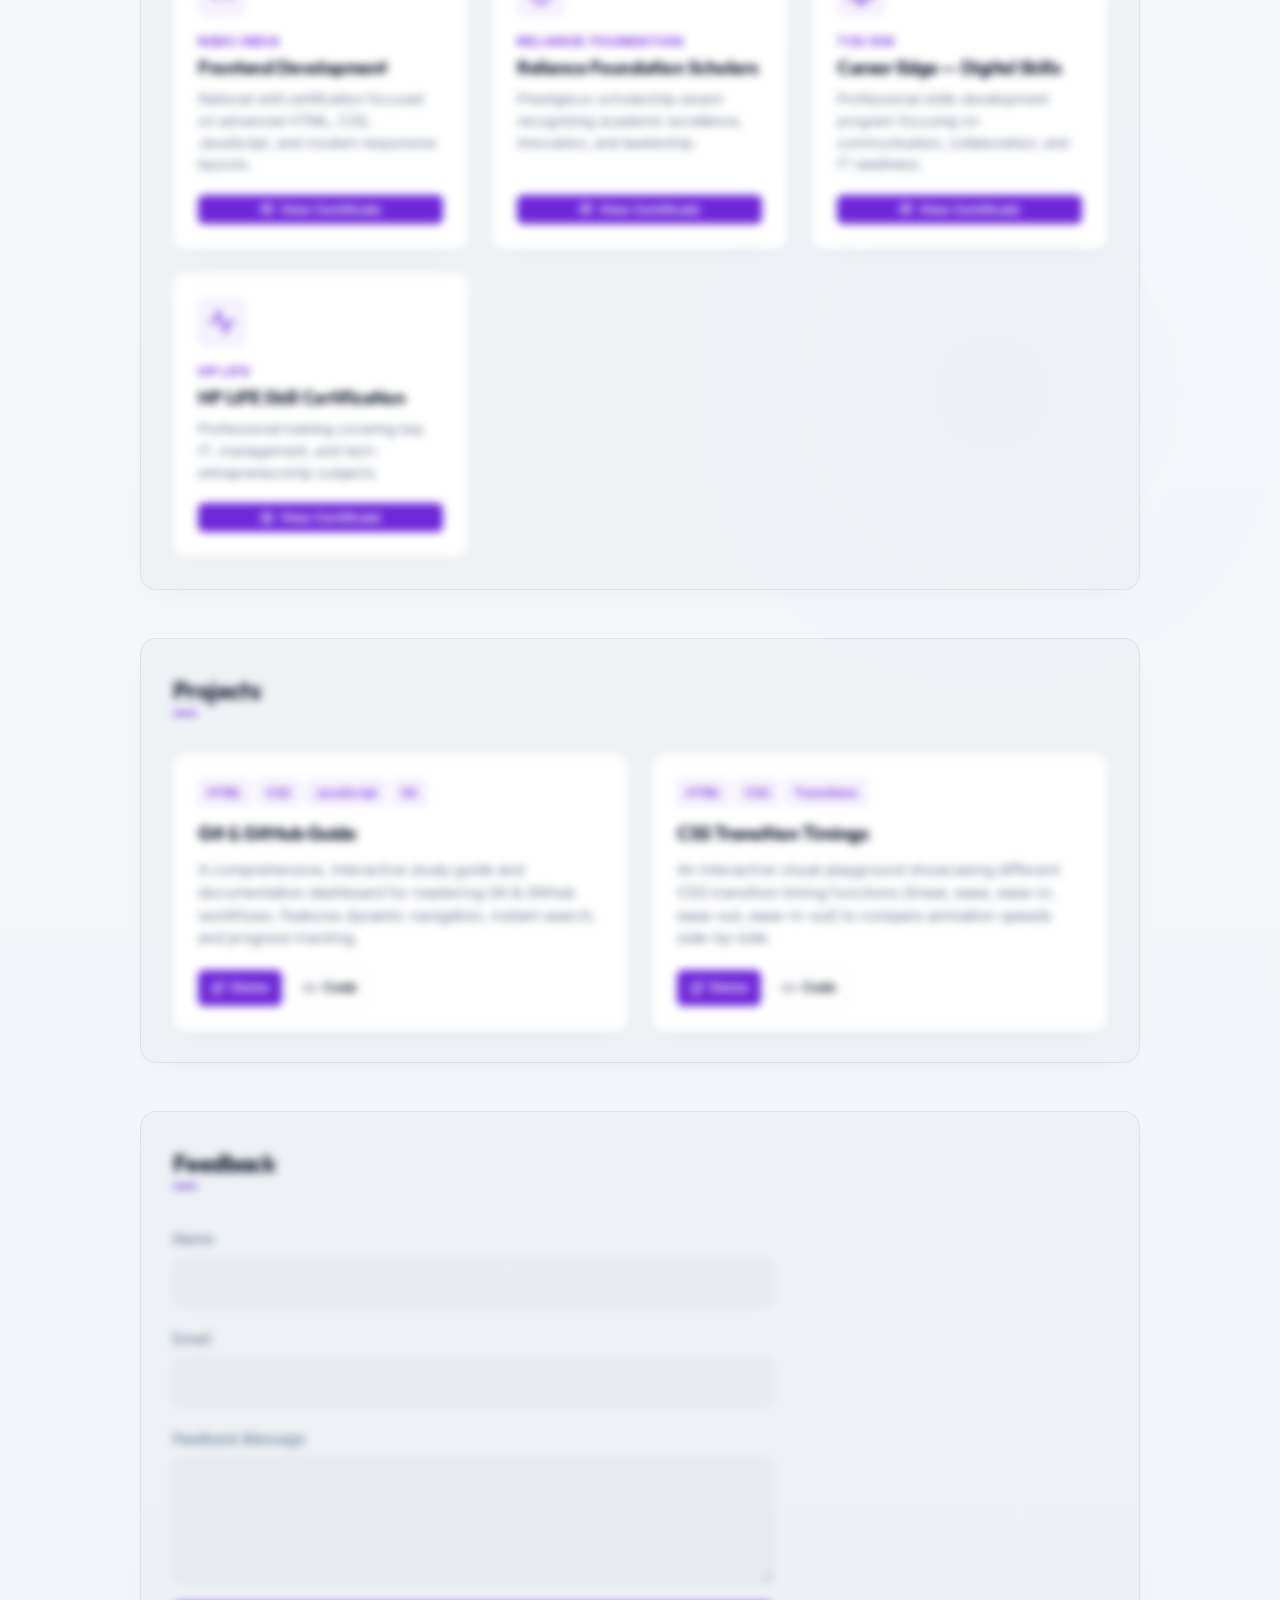
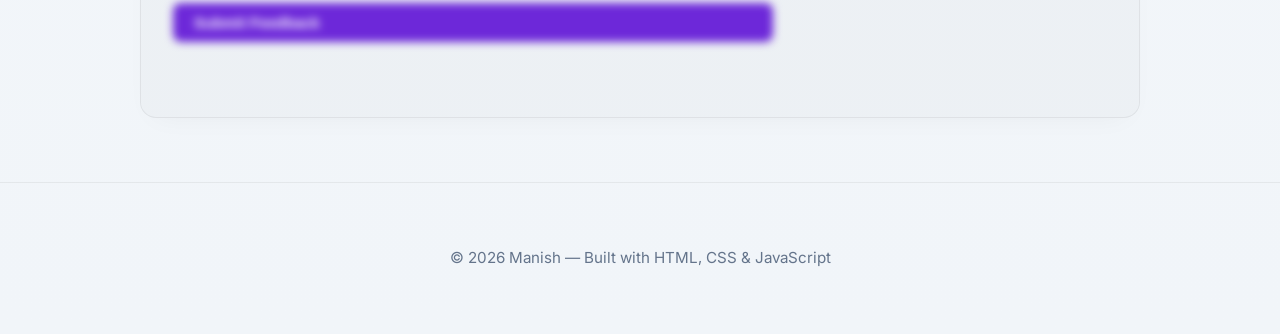
==== commit f52ce7dd: "fixed navbar" ====
--- a/index.html
+++ b/index.html
@@ -28,7 +28,7 @@
         <div class="container">
             <h1 class="logo">Manish Kumar</h1>
             <nav id="nav" class="nav">
-                <a href="#about">About</a>   
+                <a href="#about">About</a>
                 <a href="#skills">Skills</a>
                 <a href="#certificates">Certificates</a>
                 <a href="#projects">Projects</a>
@@ -77,7 +77,8 @@
 
         <section class="about container" id="about">
             <h3 class="reveal">About</h3>
-            <p class="reveal">I build websites using HTML, CSS, and JavaScript. I enjoy solving problems and learning new technologies.
+            <p class="reveal">I build websites using HTML, CSS, and JavaScript. I enjoy solving problems and learning
+                new technologies.
             </p>
         </section>
 
@@ -89,15 +90,25 @@
                     <h4>Frontend Core</h4>
                     <ul class="category-list">
                         <li>
-                            <svg class="skill-icon" viewBox="0 0 24 24" width="20" height="20" fill="none" stroke="currentColor" stroke-width="2" stroke-linecap="round" stroke-linejoin="round"><path d="M12 2L2 7l10 5 10-5-10-5zM2 17l10 5 10-5M2 12l10 5 10-5"/></svg>
+                            <svg class="skill-icon" viewBox="0 0 24 24" width="20" height="20" fill="none"
+                                stroke="currentColor" stroke-width="2" stroke-linecap="round" stroke-linejoin="round">
+                                <path d="M12 2L2 7l10 5 10-5-10-5zM2 17l10 5 10-5M2 12l10 5 10-5" />
+                            </svg>
                             HTML5
                         </li>
                         <li>
-                            <svg class="skill-icon" viewBox="0 0 24 24" width="20" height="20" fill="none" stroke="currentColor" stroke-width="2" stroke-linecap="round" stroke-linejoin="round"><path d="M12 22s8-4 8-10V5l-8-3-8 3v7c0 6 8 10 8 10z"/></svg>
+                            <svg class="skill-icon" viewBox="0 0 24 24" width="20" height="20" fill="none"
+                                stroke="currentColor" stroke-width="2" stroke-linecap="round" stroke-linejoin="round">
+                                <path d="M12 22s8-4 8-10V5l-8-3-8 3v7c0 6 8 10 8 10z" />
+                            </svg>
                             CSS3
                         </li>
                         <li>
-                            <svg class="skill-icon" viewBox="0 0 24 24" width="20" height="20" fill="none" stroke="currentColor" stroke-width="2" stroke-linecap="round" stroke-linejoin="round"><polyline points="16 18 22 12 16 6"/><polyline points="8 6 2 12 8 18"/></svg>
+                            <svg class="skill-icon" viewBox="0 0 24 24" width="20" height="20" fill="none"
+                                stroke="currentColor" stroke-width="2" stroke-linecap="round" stroke-linejoin="round">
+                                <polyline points="16 18 22 12 16 6" />
+                                <polyline points="8 6 2 12 8 18" />
+                            </svg>
                             JavaScript (ES6+)
                         </li>
                     </ul>
@@ -106,15 +117,27 @@
                     <h4>Frameworks & Styling</h4>
                     <ul class="category-list">
                         <li>
-                            <svg class="skill-icon" viewBox="0 0 24 24" width="20" height="20" fill="none" stroke="currentColor" stroke-width="2" stroke-linecap="round" stroke-linejoin="round"><rect x="2" y="3" width="20" height="14" rx="2" ry="2"/><line x1="8" y1="21" x2="16" y2="21"/><line x1="12" y1="17" x2="12" y2="21"/></svg>
+                            <svg class="skill-icon" viewBox="0 0 24 24" width="20" height="20" fill="none"
+                                stroke="currentColor" stroke-width="2" stroke-linecap="round" stroke-linejoin="round">
+                                <rect x="2" y="3" width="20" height="14" rx="2" ry="2" />
+                                <line x1="8" y1="21" x2="16" y2="21" />
+                                <line x1="12" y1="17" x2="12" y2="21" />
+                            </svg>
                             Responsive Design
                         </li>
                         <li>
-                            <svg class="skill-icon" viewBox="0 0 24 24" width="20" height="20" fill="none" stroke="currentColor" stroke-width="2" stroke-linecap="round" stroke-linejoin="round"><path d="M12 2L2 7l10 5 10-5-10-5zM2 17l10 5 10-5M2 12l10 5 10-5"/></svg>
+                            <svg class="skill-icon" viewBox="0 0 24 24" width="20" height="20" fill="none"
+                                stroke="currentColor" stroke-width="2" stroke-linecap="round" stroke-linejoin="round">
+                                <path d="M12 2L2 7l10 5 10-5-10-5zM2 17l10 5 10-5M2 12l10 5 10-5" />
+                            </svg>
                             Tailwind CSS
                         </li>
                         <li>
-                            <svg class="skill-icon" viewBox="0 0 24 24" width="20" height="20" fill="none" stroke="currentColor" stroke-width="2" stroke-linecap="round" stroke-linejoin="round"><circle cx="12" cy="12" r="10"/><path d="M12 8a4 4 0 1 0 0 8 4 4 0 0 0 0-8z"/></svg>
+                            <svg class="skill-icon" viewBox="0 0 24 24" width="20" height="20" fill="none"
+                                stroke="currentColor" stroke-width="2" stroke-linecap="round" stroke-linejoin="round">
+                                <circle cx="12" cy="12" r="10" />
+                                <path d="M12 8a4 4 0 1 0 0 8 4 4 0 0 0 0-8z" />
+                            </svg>
                             UI/UX Styling
                         </li>
                     </ul>
@@ -123,15 +146,23 @@
                     <h4>Tools & Version Control</h4>
                     <ul class="category-list">
                         <li>
-                            <svg class="skill-icon" viewBox="0 0 24 24" width="20" height="20" fill="none" stroke="currentColor" stroke-width="2" stroke-linecap="round" stroke-linejoin="round"><path d="M9 19c-5 1.5-5-2.5-7-3m14 6v-3.87a3.37 3.37 0 0 0-.94-2.61c3.14-.35 6.44-1.54 6.44-7A5.44 5.44 0 0 0 20 4.77 5.07 5.07 0 0 0 19.91 1S18.73.65 16 2.48a13.38 13.38 0 0 0-7 0C6.27.65 5.09 1 5.09 1A5.07 5.07 0 0 0 5 4.77a5.44 5.44 0 0 0-1.5 3.78c0 5.42 3.3 6.61 6.44 7A3.37 3.37 0 0 0 9 18.13V22"/></svg>
+                            <svg class="skill-icon" viewBox="0 0 24 24" width="20" height="20" fill="none"
+                                stroke="currentColor" stroke-width="2" stroke-linecap="round" stroke-linejoin="round">
+                                <path
+                                    d="M9 19c-5 1.5-5-2.5-7-3m14 6v-3.87a3.37 3.37 0 0 0-.94-2.61c3.14-.35 6.44-1.54 6.44-7A5.44 5.44 0 0 0 20 4.77 5.07 5.07 0 0 0 19.91 1S18.73.65 16 2.48a13.38 13.38 0 0 0-7 0C6.27.65 5.09 1 5.09 1A5.07 5.07 0 0 0 5 4.77a5.44 5.44 0 0 0-1.5 3.78c0 5.42 3.3 6.61 6.44 7A3.37 3.37 0 0 0 9 18.13V22" />
+                            </svg>
                             Git & GitHub
                         </li>
-                        <li>
+                        <!-- <li>
                             <svg class="skill-icon" viewBox="0 0 24 24" width="20" height="20" fill="none" stroke="currentColor" stroke-width="2" stroke-linecap="round" stroke-linejoin="round"><polyline points="4 17 10 11 4 5"/><line x1="12" y1="19" x2="20" y2="19"/></svg>
                             Command Line
-                        </li>
-                        <li>
-                            <svg class="skill-icon" viewBox="0 0 24 24" width="20" height="20" fill="none" stroke="currentColor" stroke-width="2" stroke-linecap="round" stroke-linejoin="round"><path d="M16 16v1a2 2 0 0 1-2 2H3a2 2 0 0 1-2-2V7a2 2 0 0 1 2-2h11a2 2 0 0 1 2 2v1"/><path d="M18 8h4a2 2 0 0 1 2 2v7a2 2 0 0 1-2 2h-4"/></svg>
+                        </li> -->
+                        <li>
+                            <svg class="skill-icon" viewBox="0 0 24 24" width="20" height="20" fill="none"
+                                stroke="currentColor" stroke-width="2" stroke-linecap="round" stroke-linejoin="round">
+                                <path d="M16 16v1a2 2 0 0 1-2 2H3a2 2 0 0 1-2-2V7a2 2 0 0 1 2-2h11a2 2 0 0 1 2 2v1" />
+                                <path d="M18 8h4a2 2 0 0 1 2 2v7a2 2 0 0 1-2 2h-4" />
+                            </svg>
                             VS Code
                         </li>
                     </ul>
@@ -142,120 +173,164 @@
         <section class="certificates container" id="certificates">
             <h3 class="reveal">Certificates</h3>
             <div class="certificate-grid reveal-group">
-                <article class="certificate-card reveal" data-pdf="Certificate/Google cloud.pdf" data-title="Google Cloud - Introduction to Generative AI Studio">
-                    <div class="cert-icon-container">
-                        <svg viewBox="0 0 24 24" width="28" height="28" fill="none" stroke="currentColor" stroke-width="2" stroke-linecap="round" stroke-linejoin="round">
-                            <path d="M12 2L2 7l10 5 10-5-10-5zM2 17l10 5 10-5M2 12l10 5 10-5"/>
+                <article class="certificate-card reveal" data-pdf="Certificate/Google cloud.pdf"
+                    data-title="Google Cloud - Introduction to Generative AI Studio">
+                    <div class="cert-icon-container">
+                        <svg viewBox="0 0 24 24" width="28" height="28" fill="none" stroke="currentColor"
+                            stroke-width="2" stroke-linecap="round" stroke-linejoin="round">
+                            <path d="M12 2L2 7l10 5 10-5-10-5zM2 17l10 5 10-5M2 12l10 5 10-5" />
                         </svg>
                     </div>
                     <div class="cert-content">
                         <span class="cert-issuer">Google Cloud</span>
                         <h4 class="cert-title">Introduction to Generative AI Studio</h4>
-                        <p class="cert-desc">Training on Large Language Models, GenAI concepts, and Google Cloud AI Tools.</p>
-                    </div>
-                    <div class="cert-actions">
-                        <button class="btn small cert-view-btn">
-                            <svg class="btn-icon" viewBox="0 0 24 24" width="14" height="14" fill="none" stroke="currentColor" stroke-width="2.5" stroke-linecap="round" stroke-linejoin="round"><path d="M1 12s4-8 11-8 11 8 11 8-4 8-11 8-11-8-11-8z"/><circle cx="12" cy="12" r="3"/></svg>
-                            View Certificate
-                        </button>
-                    </div>
-                </article>
-
-                <article class="certificate-card reveal" data-pdf="Certificate/IIT DELHI Offer leter_page-0001.pdf" data-title="IIT Delhi - Campus Ambassador Program 2025-26">
-                    <div class="cert-icon-container">
-                        <svg viewBox="0 0 24 24" width="28" height="28" fill="none" stroke="currentColor" stroke-width="2" stroke-linecap="round" stroke-linejoin="round">
-                            <path d="M4 19.5A2.5 2.5 0 0 1 6.5 17H20M4 19.5A2.5 2.5 0 0 0 6.5 22H20M4 19.5V3a1 1 0 0 1 1-1h15v20H5a1 1 0 0 1-1-1z"/>
+                        <p class="cert-desc">Training on Large Language Models, GenAI concepts, and Google Cloud AI
+                            Tools.</p>
+                    </div>
+                    <div class="cert-actions">
+                        <button class="btn small cert-view-btn">
+                            <svg class="btn-icon" viewBox="0 0 24 24" width="14" height="14" fill="none"
+                                stroke="currentColor" stroke-width="2.5" stroke-linecap="round" stroke-linejoin="round">
+                                <path d="M1 12s4-8 11-8 11 8 11 8-4 8-11 8-11-8-11-8z" />
+                                <circle cx="12" cy="12" r="3" />
+                            </svg>
+                            View Certificate
+                        </button>
+                    </div>
+                </article>
+
+                <article class="certificate-card reveal" data-pdf="Certificate/IIT DELHI Offer leter_page-0001.pdf"
+                    data-title="IIT Delhi - Campus Ambassador Program 2025-26">
+                    <div class="cert-icon-container">
+                        <svg viewBox="0 0 24 24" width="28" height="28" fill="none" stroke="currentColor"
+                            stroke-width="2" stroke-linecap="round" stroke-linejoin="round">
+                            <path
+                                d="M4 19.5A2.5 2.5 0 0 1 6.5 17H20M4 19.5A2.5 2.5 0 0 0 6.5 22H20M4 19.5V3a1 1 0 0 1 1-1h15v20H5a1 1 0 0 1-1-1z" />
                         </svg>
                     </div>
                     <div class="cert-content">
                         <span class="cert-issuer">eDC IIT Delhi</span>
                         <h4 class="cert-title">Campus Ambassador Program 2025–26</h4>
-                        <p class="cert-desc">Leadership role fostering entrepreneurship and leading campus engagement activities.</p>
-                    </div>
-                    <div class="cert-actions">
-                        <button class="btn small cert-view-btn">
-                            <svg class="btn-icon" viewBox="0 0 24 24" width="14" height="14" fill="none" stroke="currentColor" stroke-width="2.5" stroke-linecap="round" stroke-linejoin="round"><path d="M1 12s4-8 11-8 11 8 11 8-4 8-11 8-11-8-11-8z"/><circle cx="12" cy="12" r="3"/></svg>
-                            View Certificate
-                        </button>
-                    </div>
-                </article>
-
-                <article class="certificate-card reveal" data-pdf="Certificate/AI-ML.pdf" data-title="Artificial Intelligence & Machine Learning Certificate">
-                    <div class="cert-icon-container">
-                        <svg viewBox="0 0 24 24" width="28" height="28" fill="none" stroke="currentColor" stroke-width="2" stroke-linecap="round" stroke-linejoin="round">
-                            <path d="M21 16V8a2 2 0 0 0-1-1.73l-7-4a2 2 0 0 0-2 0l-7 4A2 2 0 0 0 3 8v8a2 2 0 0 0 1 1.73l7 4a2 2 0 0 0 2 0l7-4A2 2 0 0 0 21 16z"/>
-                            <polyline points="3.27 6.96 12 12.01 20.73 6.96"/>
-                            <line x1="12" y1="22.08" x2="12" y2="12"/>
+                        <p class="cert-desc">Leadership role fostering entrepreneurship and leading campus engagement
+                            activities.</p>
+                    </div>
+                    <div class="cert-actions">
+                        <button class="btn small cert-view-btn">
+                            <svg class="btn-icon" viewBox="0 0 24 24" width="14" height="14" fill="none"
+                                stroke="currentColor" stroke-width="2.5" stroke-linecap="round" stroke-linejoin="round">
+                                <path d="M1 12s4-8 11-8 11 8 11 8-4 8-11 8-11-8-11-8z" />
+                                <circle cx="12" cy="12" r="3" />
+                            </svg>
+                            View Certificate
+                        </button>
+                    </div>
+                </article>
+
+                <article class="certificate-card reveal" data-pdf="Certificate/AI-ML.pdf"
+                    data-title="Artificial Intelligence & Machine Learning Certificate">
+                    <div class="cert-icon-container">
+                        <svg viewBox="0 0 24 24" width="28" height="28" fill="none" stroke="currentColor"
+                            stroke-width="2" stroke-linecap="round" stroke-linejoin="round">
+                            <path
+                                d="M21 16V8a2 2 0 0 0-1-1.73l-7-4a2 2 0 0 0-2 0l-7 4A2 2 0 0 0 3 8v8a2 2 0 0 0 1 1.73l7 4a2 2 0 0 0 2 0l7-4A2 2 0 0 0 21 16z" />
+                            <polyline points="3.27 6.96 12 12.01 20.73 6.96" />
+                            <line x1="12" y1="22.08" x2="12" y2="12" />
                         </svg>
                     </div>
                     <div class="cert-content">
                         <span class="cert-issuer">Specialization Course</span>
                         <h4 class="cert-title">Artificial Intelligence & Machine Learning</h4>
-                        <p class="cert-desc">Comprehensive certification covering machine learning pipelines, deep learning foundations, and algorithms.</p>
-                    </div>
-                    <div class="cert-actions">
-                        <button class="btn small cert-view-btn">
-                            <svg class="btn-icon" viewBox="0 0 24 24" width="14" height="14" fill="none" stroke="currentColor" stroke-width="2.5" stroke-linecap="round" stroke-linejoin="round"><path d="M1 12s4-8 11-8 11 8 11 8-4 8-11 8-11-8-11-8z"/><circle cx="12" cy="12" r="3"/></svg>
-                            View Certificate
-                        </button>
-                    </div>
-                </article>
-
-                <article class="certificate-card reveal" data-pdf="Certificate/NSDC-frontend-certificate.pdf" data-title="NSDC - Frontend Development Certificate">
-                    <div class="cert-icon-container">
-                        <svg viewBox="0 0 24 24" width="28" height="28" fill="none" stroke="currentColor" stroke-width="2" stroke-linecap="round" stroke-linejoin="round">
-                            <polyline points="16 18 22 12 16 6"/>
-                            <polyline points="8 6 2 12 8 18"/>
+                        <p class="cert-desc">Comprehensive certification covering machine learning pipelines, deep
+                            learning foundations, and algorithms.</p>
+                    </div>
+                    <div class="cert-actions">
+                        <button class="btn small cert-view-btn">
+                            <svg class="btn-icon" viewBox="0 0 24 24" width="14" height="14" fill="none"
+                                stroke="currentColor" stroke-width="2.5" stroke-linecap="round" stroke-linejoin="round">
+                                <path d="M1 12s4-8 11-8 11 8 11 8-4 8-11 8-11-8-11-8z" />
+                                <circle cx="12" cy="12" r="3" />
+                            </svg>
+                            View Certificate
+                        </button>
+                    </div>
+                </article>
+
+                <article class="certificate-card reveal" data-pdf="Certificate/NSDC-frontend-certificate.pdf"
+                    data-title="NSDC - Frontend Development Certificate">
+                    <div class="cert-icon-container">
+                        <svg viewBox="0 0 24 24" width="28" height="28" fill="none" stroke="currentColor"
+                            stroke-width="2" stroke-linecap="round" stroke-linejoin="round">
+                            <polyline points="16 18 22 12 16 6" />
+                            <polyline points="8 6 2 12 8 18" />
                         </svg>
                     </div>
                     <div class="cert-content">
                         <span class="cert-issuer">NSDC India</span>
                         <h4 class="cert-title">Frontend Development</h4>
-                        <p class="cert-desc">National skill certification focused on advanced HTML, CSS, JavaScript, and modern responsive layouts.</p>
-                    </div>
-                    <div class="cert-actions">
-                        <button class="btn small cert-view-btn">
-                            <svg class="btn-icon" viewBox="0 0 24 24" width="14" height="14" fill="none" stroke="currentColor" stroke-width="2.5" stroke-linecap="round" stroke-linejoin="round"><path d="M1 12s4-8 11-8 11 8 11 8-4 8-11 8-11-8-11-8z"/><circle cx="12" cy="12" r="3"/></svg>
-                            View Certificate
-                        </button>
-                    </div>
-                </article>
-
-                <article class="certificate-card reveal" data-pdf="Certificate/Reliance Foundation.pdf" data-title="Reliance Foundation Scholarship Certificate">
-                    <div class="cert-icon-container">
-                        <svg viewBox="0 0 24 24" width="28" height="28" fill="none" stroke="currentColor" stroke-width="2" stroke-linecap="round" stroke-linejoin="round">
-                            <path d="M12 22s8-4 8-10V5l-8-3-8 3v7c0 6 8 10 8 10z"/>
+                        <p class="cert-desc">National skill certification focused on advanced HTML, CSS, JavaScript, and
+                            modern responsive layouts.</p>
+                    </div>
+                    <div class="cert-actions">
+                        <button class="btn small cert-view-btn">
+                            <svg class="btn-icon" viewBox="0 0 24 24" width="14" height="14" fill="none"
+                                stroke="currentColor" stroke-width="2.5" stroke-linecap="round" stroke-linejoin="round">
+                                <path d="M1 12s4-8 11-8 11 8 11 8-4 8-11 8-11-8-11-8z" />
+                                <circle cx="12" cy="12" r="3" />
+                            </svg>
+                            View Certificate
+                        </button>
+                    </div>
+                </article>
+
+                <article class="certificate-card reveal" data-pdf="Certificate/Reliance Foundation.pdf"
+                    data-title="Reliance Foundation Scholarship Certificate">
+                    <div class="cert-icon-container">
+                        <svg viewBox="0 0 24 24" width="28" height="28" fill="none" stroke="currentColor"
+                            stroke-width="2" stroke-linecap="round" stroke-linejoin="round">
+                            <path d="M12 22s8-4 8-10V5l-8-3-8 3v7c0 6 8 10 8 10z" />
                         </svg>
                     </div>
                     <div class="cert-content">
                         <span class="cert-issuer">Reliance Foundation</span>
                         <h4 class="cert-title">Reliance Foundation Scholars</h4>
-                        <p class="cert-desc">Prestigious scholarship award recognizing academic excellence, innovation, and leadership.</p>
-                    </div>
-                    <div class="cert-actions">
-                        <button class="btn small cert-view-btn">
-                            <svg class="btn-icon" viewBox="0 0 24 24" width="14" height="14" fill="none" stroke="currentColor" stroke-width="2.5" stroke-linecap="round" stroke-linejoin="round"><path d="M1 12s4-8 11-8 11 8 11 8-4 8-11 8-11-8-11-8z"/><circle cx="12" cy="12" r="3"/></svg>
-                            View Certificate
-                        </button>
-                    </div>
-                </article>
-
-                <article class="certificate-card reveal" data-pdf="Certificate/TCS.pdf" data-title="TCS iON - Career Edge Digital Skills">
-                    <div class="cert-icon-container">
-                        <svg viewBox="0 0 24 24" width="28" height="28" fill="none" stroke="currentColor" stroke-width="2" stroke-linecap="round" stroke-linejoin="round">
-                            <rect x="2" y="3" width="20" height="14" rx="2" ry="2"/>
-                            <line x1="8" y1="21" x2="16" y2="21"/>
-                            <line x1="12" y1="17" x2="12" y2="21"/>
+                        <p class="cert-desc">Prestigious scholarship award recognizing academic excellence, innovation,
+                            and leadership.</p>
+                    </div>
+                    <div class="cert-actions">
+                        <button class="btn small cert-view-btn">
+                            <svg class="btn-icon" viewBox="0 0 24 24" width="14" height="14" fill="none"
+                                stroke="currentColor" stroke-width="2.5" stroke-linecap="round" stroke-linejoin="round">
+                                <path d="M1 12s4-8 11-8 11 8 11 8-4 8-11 8-11-8-11-8z" />
+                                <circle cx="12" cy="12" r="3" />
+                            </svg>
+                            View Certificate
+                        </button>
+                    </div>
+                </article>
+
+                <article class="certificate-card reveal" data-pdf="Certificate/TCS.pdf"
+                    data-title="TCS iON - Career Edge Digital Skills">
+                    <div class="cert-icon-container">
+                        <svg viewBox="0 0 24 24" width="28" height="28" fill="none" stroke="currentColor"
+                            stroke-width="2" stroke-linecap="round" stroke-linejoin="round">
+                            <rect x="2" y="3" width="20" height="14" rx="2" ry="2" />
+                            <line x1="8" y1="21" x2="16" y2="21" />
+                            <line x1="12" y1="17" x2="12" y2="21" />
                         </svg>
                     </div>
                     <div class="cert-content">
                         <span class="cert-issuer">TCS iON</span>
                         <h4 class="cert-title">Career Edge — Digital Skills</h4>
-                        <p class="cert-desc">Professional skills development program focusing on communication, collaboration, and IT readiness.</p>
-                    </div>
-                    <div class="cert-actions">
-                        <button class="btn small cert-view-btn">
-                            <svg class="btn-icon" viewBox="0 0 24 24" width="14" height="14" fill="none" stroke="currentColor" stroke-width="2.5" stroke-linecap="round" stroke-linejoin="round"><path d="M1 12s4-8 11-8 11 8 11 8-4 8-11 8-11-8-11-8z"/><circle cx="12" cy="12" r="3"/></svg>
+                        <p class="cert-desc">Professional skills development program focusing on communication,
+                            collaboration, and IT readiness.</p>
+                    </div>
+                    <div class="cert-actions">
+                        <button class="btn small cert-view-btn">
+                            <svg class="btn-icon" viewBox="0 0 24 24" width="14" height="14" fill="none"
+                                stroke="currentColor" stroke-width="2.5" stroke-linecap="round" stroke-linejoin="round">
+                                <path d="M1 12s4-8 11-8 11 8 11 8-4 8-11 8-11-8-11-8z" />
+                                <circle cx="12" cy="12" r="3" />
+                            </svg>
                             View Certificate
                         </button>
                     </div>
@@ -263,18 +338,24 @@
 
                 <article class="certificate-card reveal" data-pdf="Certificate/HP.pdf" data-title="HP LIFE Certificate">
                     <div class="cert-icon-container">
-                        <svg viewBox="0 0 24 24" width="28" height="28" fill="none" stroke="currentColor" stroke-width="2" stroke-linecap="round" stroke-linejoin="round">
-                            <path d="M22 12h-4l-3 9L9 3l-3 9H2"/>
+                        <svg viewBox="0 0 24 24" width="28" height="28" fill="none" stroke="currentColor"
+                            stroke-width="2" stroke-linecap="round" stroke-linejoin="round">
+                            <path d="M22 12h-4l-3 9L9 3l-3 9H2" />
                         </svg>
                     </div>
                     <div class="cert-content">
                         <span class="cert-issuer">HP LIFE</span>
                         <h4 class="cert-title">HP LIFE Skill Certification</h4>
-                        <p class="cert-desc">Professional training covering key IT, management, and tech-entrepreneurship subjects.</p>
-                    </div>
-                    <div class="cert-actions">
-                        <button class="btn small cert-view-btn">
-                            <svg class="btn-icon" viewBox="0 0 24 24" width="14" height="14" fill="none" stroke="currentColor" stroke-width="2.5" stroke-linecap="round" stroke-linejoin="round"><path d="M1 12s4-8 11-8 11 8 11 8-4 8-11 8-11-8-11-8z"/><circle cx="12" cy="12" r="3"/></svg>
+                        <p class="cert-desc">Professional training covering key IT, management, and
+                            tech-entrepreneurship subjects.</p>
+                    </div>
+                    <div class="cert-actions">
+                        <button class="btn small cert-view-btn">
+                            <svg class="btn-icon" viewBox="0 0 24 24" width="14" height="14" fill="none"
+                                stroke="currentColor" stroke-width="2.5" stroke-linecap="round" stroke-linejoin="round">
+                                <path d="M1 12s4-8 11-8 11 8 11 8-4 8-11 8-11-8-11-8z" />
+                                <circle cx="12" cy="12" r="3" />
+                            </svg>
                             View Certificate
                         </button>
                     </div>
@@ -299,12 +380,21 @@
                     <div class="card-actions">
                         <a class="btn small" href="https://manish001co-cmd.github.io/Complete-Git-Github-guide/"
                             target="_blank" rel="noopener">
-                            <svg class="btn-icon" viewBox="0 0 24 24" width="14" height="14" fill="none" stroke="currentColor" stroke-width="2.5" stroke-linecap="round" stroke-linejoin="round"><path d="M18 13v6a2 2 0 0 1-2 2H5a2 2 0 0 1-2-2V8a2 2 0 0 1 2-2h6"/><polyline points="15 3 21 3 21 9"/><line x1="10" y1="14" x2="21" y2="3"/></svg>
+                            <svg class="btn-icon" viewBox="0 0 24 24" width="14" height="14" fill="none"
+                                stroke="currentColor" stroke-width="2.5" stroke-linecap="round" stroke-linejoin="round">
+                                <path d="M18 13v6a2 2 0 0 1-2 2H5a2 2 0 0 1-2-2V8a2 2 0 0 1 2-2h6" />
+                                <polyline points="15 3 21 3 21 9" />
+                                <line x1="10" y1="14" x2="21" y2="3" />
+                            </svg>
                             Demo
                         </a>
                         <a class="btn ghost small" href="https://github.com/manish001co-cmd/Complete-Git-Github-guide"
                             target="_blank" rel="noopener">
-                            <svg class="btn-icon" viewBox="0 0 24 24" width="14" height="14" fill="none" stroke="currentColor" stroke-width="2.5" stroke-linecap="round" stroke-linejoin="round"><polyline points="16 18 22 12 16 6"/><polyline points="8 6 2 12 8 18"/></svg>
+                            <svg class="btn-icon" viewBox="0 0 24 24" width="14" height="14" fill="none"
+                                stroke="currentColor" stroke-width="2.5" stroke-linecap="round" stroke-linejoin="round">
+                                <polyline points="16 18 22 12 16 6" />
+                                <polyline points="8 6 2 12 8 18" />
+                            </svg>
                             Code
                         </a>
                     </div>
@@ -321,12 +411,21 @@
                     <div class="card-actions">
                         <a class="btn small" href="https://manish001co-cmd.github.io/transition-timing-function/"
                             target="_blank" rel="noopener">
-                            <svg class="btn-icon" viewBox="0 0 24 24" width="14" height="14" fill="none" stroke="currentColor" stroke-width="2.5" stroke-linecap="round" stroke-linejoin="round"><path d="M18 13v6a2 2 0 0 1-2 2H5a2 2 0 0 1-2-2V8a2 2 0 0 1 2-2h6"/><polyline points="15 3 21 3 21 9"/><line x1="10" y1="14" x2="21" y2="3"/></svg>
+                            <svg class="btn-icon" viewBox="0 0 24 24" width="14" height="14" fill="none"
+                                stroke="currentColor" stroke-width="2.5" stroke-linecap="round" stroke-linejoin="round">
+                                <path d="M18 13v6a2 2 0 0 1-2 2H5a2 2 0 0 1-2-2V8a2 2 0 0 1 2-2h6" />
+                                <polyline points="15 3 21 3 21 9" />
+                                <line x1="10" y1="14" x2="21" y2="3" />
+                            </svg>
                             Demo
                         </a>
                         <a class="btn ghost small" href="https://github.com/manish001co-cmd/transition-timing-function"
                             target="_blank" rel="noopener">
-                            <svg class="btn-icon" viewBox="0 0 24 24" width="14" height="14" fill="none" stroke="currentColor" stroke-width="2.5" stroke-linecap="round" stroke-linejoin="round"><polyline points="16 18 22 12 16 6"/><polyline points="8 6 2 12 8 18"/></svg>
+                            <svg class="btn-icon" viewBox="0 0 24 24" width="14" height="14" fill="none"
+                                stroke="currentColor" stroke-width="2.5" stroke-linecap="round" stroke-linejoin="round">
+                                <polyline points="16 18 22 12 16 6" />
+                                <polyline points="8 6 2 12 8 18" />
+                            </svg>
                             Code
                         </a>
                     </div>
@@ -358,16 +457,20 @@
     <footer class="site-footer">
         <div class="container">
             <div class="footer-socials">
-                <a href="https://www.linkedin.com/in/manish-kumar-3bb405322?utm_source=share_via&utm_content=profile&utm_medium=member_android" target="_blank" rel="noopener" class="footer-social-link linkedin" aria-label="LinkedIn">
+                <a href="https://www.linkedin.com/in/manish-kumar-3bb405322?utm_source=share_via&utm_content=profile&utm_medium=member_android"
+                    target="_blank" rel="noopener" class="footer-social-link linkedin" aria-label="LinkedIn">
                     <img src="social media logo/linkedin.png" alt="LinkedIn">
                 </a>
-                <a href="https://github.com/manish001co-cmd" target="_blank" rel="noopener" class="footer-social-link github" aria-label="GitHub">
+                <a href="https://github.com/manish001co-cmd" target="_blank" rel="noopener"
+                    class="footer-social-link github" aria-label="GitHub">
                     <img src="social media logo/github.png" alt="GitHub">
                 </a>
-                <a href="https://facebook.com" target="_blank" rel="noopener" class="footer-social-link facebook" aria-label="Facebook">
+                <a href="https://facebook.com" target="_blank" rel="noopener" class="footer-social-link facebook"
+                    aria-label="Facebook">
                     <img src="social media logo/facebook.png" alt="Facebook">
                 </a>
-                <a href="https://instagram.com" target="_blank" rel="noopener" class="footer-social-link instagram" aria-label="Instagram">
+                <a href="https://instagram.com" target="_blank" rel="noopener" class="footer-social-link instagram"
+                    aria-label="Instagram">
                     <img src="social media logo/instagram.png" alt="Instagram">
                 </a>
             </div>
@@ -394,23 +497,28 @@
 
     <!-- Persistent Floating Social Sidebar -->
     <aside class="social-sidebar" aria-label="Social Links Sidebar">
-        <a href="https://linkedin.com" target="_blank" rel="noopener" class="sidebar-social-link linkedin" aria-label="LinkedIn">
+        <a href="https://www.linkedin.com/in/manish-kumar-3bb405322?utm_source=share_via&utm_content=profile&utm_medium=member_android"
+            target="_blank" rel="noopener" class="sidebar-social-link linkedin" aria-label="LinkedIn">
             <img src="social media logo/linkedin.png" alt="LinkedIn">
         </a>
-        <a href="https://github.com" target="_blank" rel="noopener" class="sidebar-social-link github" aria-label="GitHub">
+        <a href="https://github.com/manish001co-cmd" target="_blank" rel="noopener" class="sidebar-social-link github"
+            aria-label="GitHub">
             <img src="social media logo/github.png" alt="GitHub">
         </a>
-        <a href="https://facebook.com" target="_blank" rel="noopener" class="sidebar-social-link facebook" aria-label="Facebook">
+        <a href="https://www.facebook.com/share/18Px6pqteP/" target="_blank" rel="noopener"
+            class="sidebar-social-link facebook" aria-label="Facebook">
             <img src="social media logo/facebook.png" alt="Facebook">
         </a>
-        <a href="https://instagram.com" target="_blank" rel="noopener" class="sidebar-social-link instagram" aria-label="Instagram">
+        <a href="https://www.instagram.com/mr._devil0s?igsh=cTh1NHdoOGJhbzZ0" target="_blank" rel="noopener"
+            class="sidebar-social-link instagram" aria-label="Instagram">
             <img src="social media logo/instagram.png" alt="Instagram">
         </a>
     </aside>
 
     <!-- Scroll to Top Button -->
     <button id="scroll-top" class="scroll-top-btn" aria-label="Scroll to top" title="Scroll to top">
-        <svg viewBox="0 0 24 24" width="20" height="20" fill="none" stroke="currentColor" stroke-width="2.5" stroke-linecap="round" stroke-linejoin="round">
+        <svg viewBox="0 0 24 24" width="20" height="20" fill="none" stroke="currentColor" stroke-width="2.5"
+            stroke-linecap="round" stroke-linejoin="round">
             <polyline points="18 15 12 9 6 15"></polyline>
         </svg>
     </button>
--- a/styles.css
+++ b/styles.css
@@ -17,8 +17,8 @@
     --accent-glow: rgba(139, 92, 246, 0.15);
     --glass: rgba(255, 255, 255, 0.02);
     --glass-hover: rgba(255, 255, 255, 0.05);
-    --header-bg: rgba(10, 14, 23, 0.75);
-    --header-border: rgba(255, 255, 255, 0.04);
+    --header-bg: rgba(42, 22, 81, 0.401);
+    --header-border: rgba(246, 12, 12, 0.04);
     --input-bg: rgba(255, 255, 255, 0.02);
     --input-border: rgba(255, 255, 255, 0.08);
     --input-focus-bg: rgba(255, 255, 255, 0.03);
@@ -75,7 +75,8 @@
     color: var(--text);
     line-height: 1.6;
     position: relative;
-    overflow-x: hidden;
+    /* overflow-x: hidden; */
+    padding-top: 80px;
 }
 
 h1,
@@ -95,13 +96,18 @@
 
 /* Header */
 .site-header {
+    position: fixed;
+    position: fixed;
+    top: 0;
+    left: 0;
+    width: 100%;
+    z-index: 1000;
+
+    background: var(--header-bg);
+    border-bottom: 2px solid var(--header-border);
+
     backdrop-filter: blur(12px);
     -webkit-backdrop-filter: blur(12px);
-    position: sticky;
-    top: 0;
-    background: var(--header-bg);
-    border-bottom: 1px solid var(--header-border);
-    z-index: 100;
 }
 
 .site-header .container {
@@ -138,7 +144,7 @@
     width: 0;
     height: 2px;
     background-color: #3b82f6;
-    transition: 0.5s;
+    transition: width 0.5s ease;
 }
 
 .nav a:hover::after {
@@ -562,10 +568,10 @@
     color: var(--text);
     font-family: var(--font-body);
     font-size: 0.95rem;
-    transition: border-color 0.3s cubic-bezier(0.16, 1, 0.3, 1), 
-                background-color 0.3s cubic-bezier(0.16, 1, 0.3, 1), 
-                box-shadow 0.3s cubic-bezier(0.16, 1, 0.3, 1),
-                transform 0.3s cubic-bezier(0.16, 1, 0.3, 1);
+    transition: border-color 0.3s cubic-bezier(0.16, 1, 0.3, 1),
+        background-color 0.3s cubic-bezier(0.16, 1, 0.3, 1),
+        box-shadow 0.3s cubic-bezier(0.16, 1, 0.3, 1),
+        transform 0.3s cubic-bezier(0.16, 1, 0.3, 1);
     backdrop-filter: blur(8px);
     -webkit-backdrop-filter: blur(8px);
 }
@@ -1135,7 +1141,7 @@
     transform: translateY(0);
 }
 
-    @media (max-width: 880px) {
+@media (max-width: 880px) {
     .scroll-top-btn {
         bottom: 16px;
         right: 16px;
